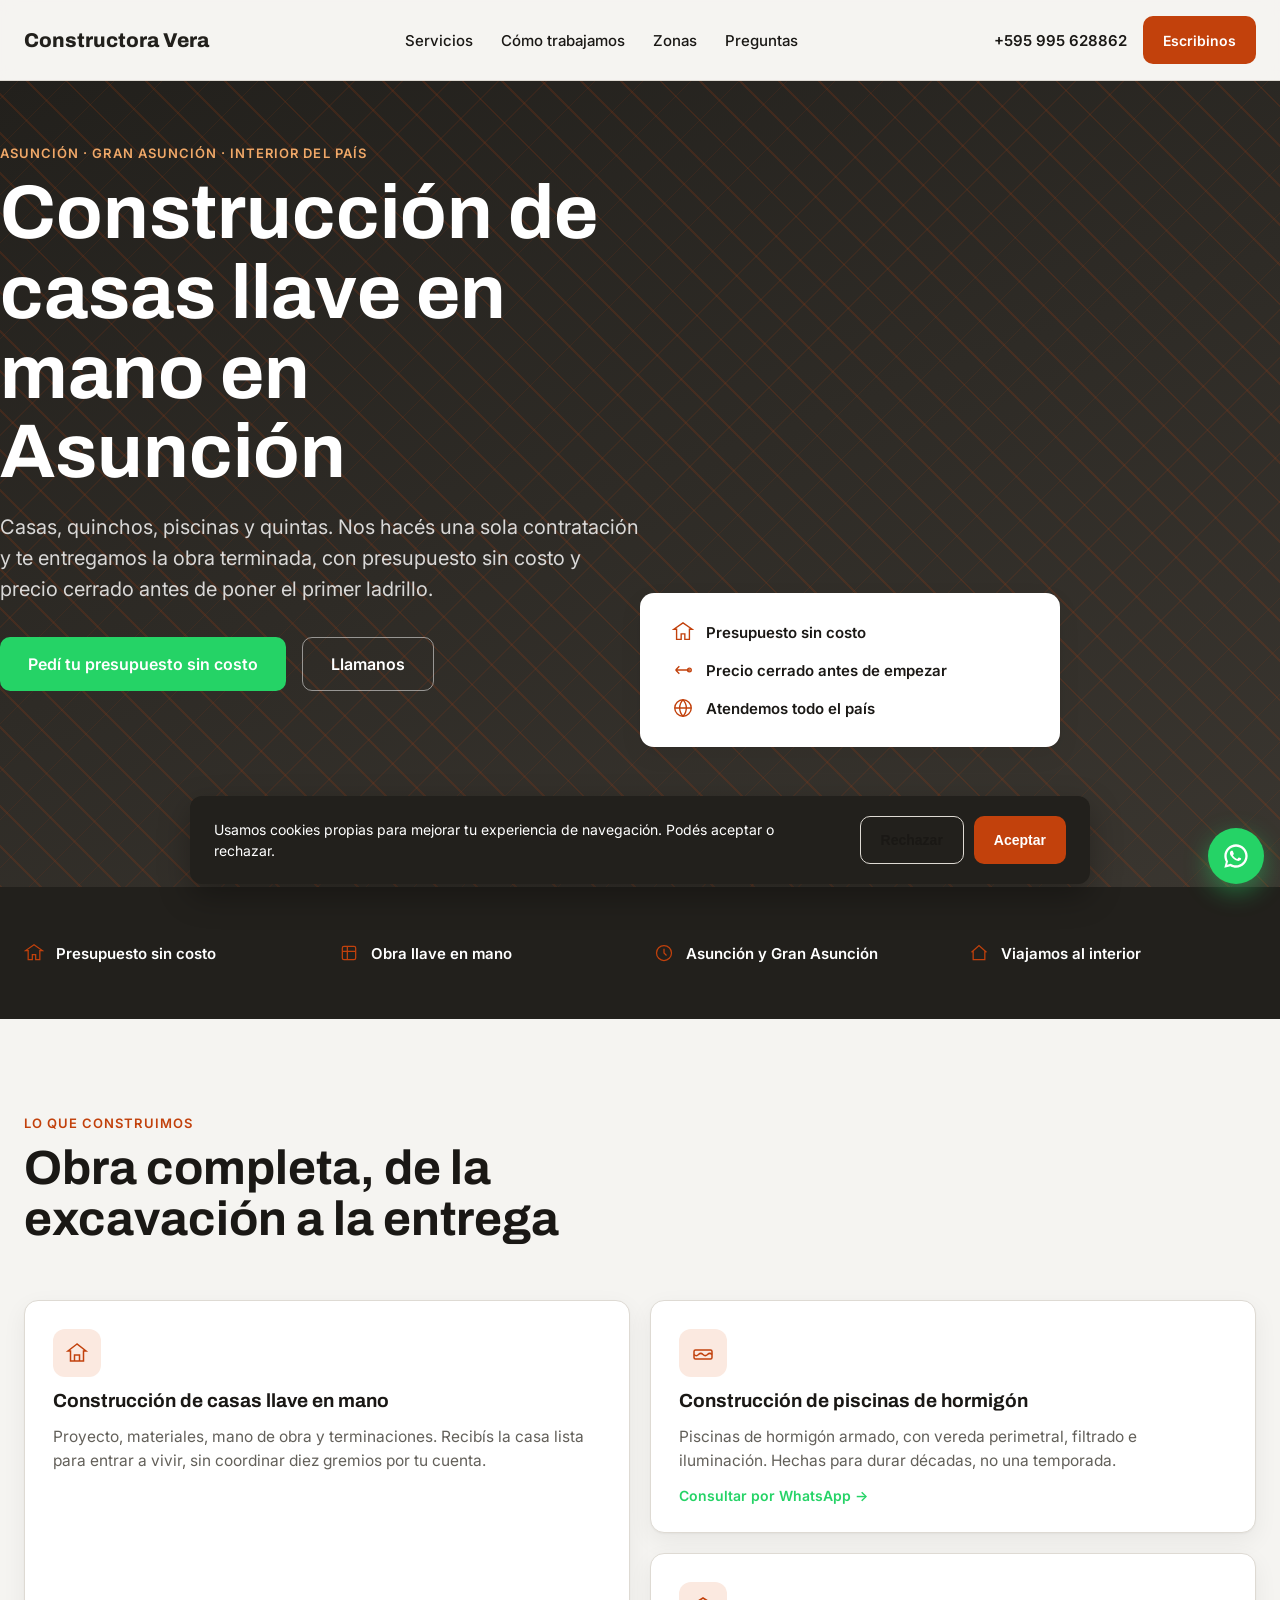
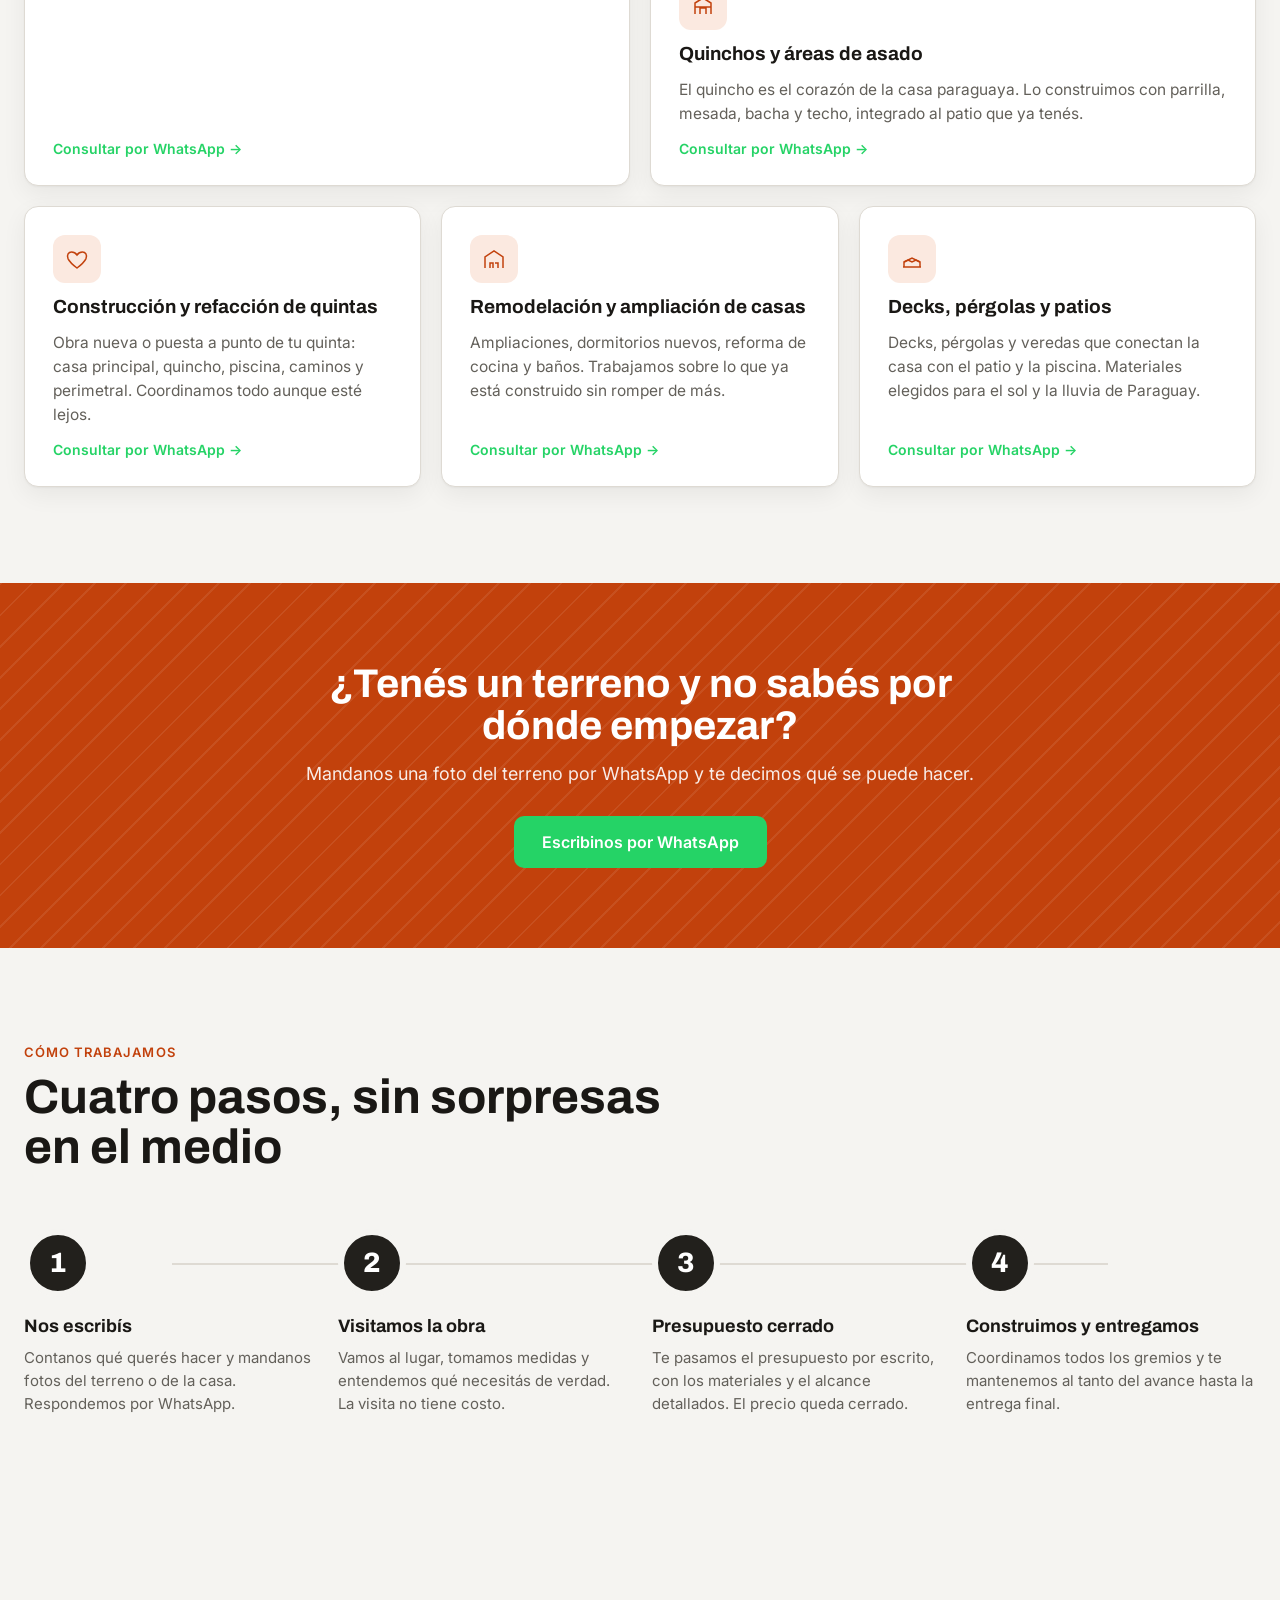
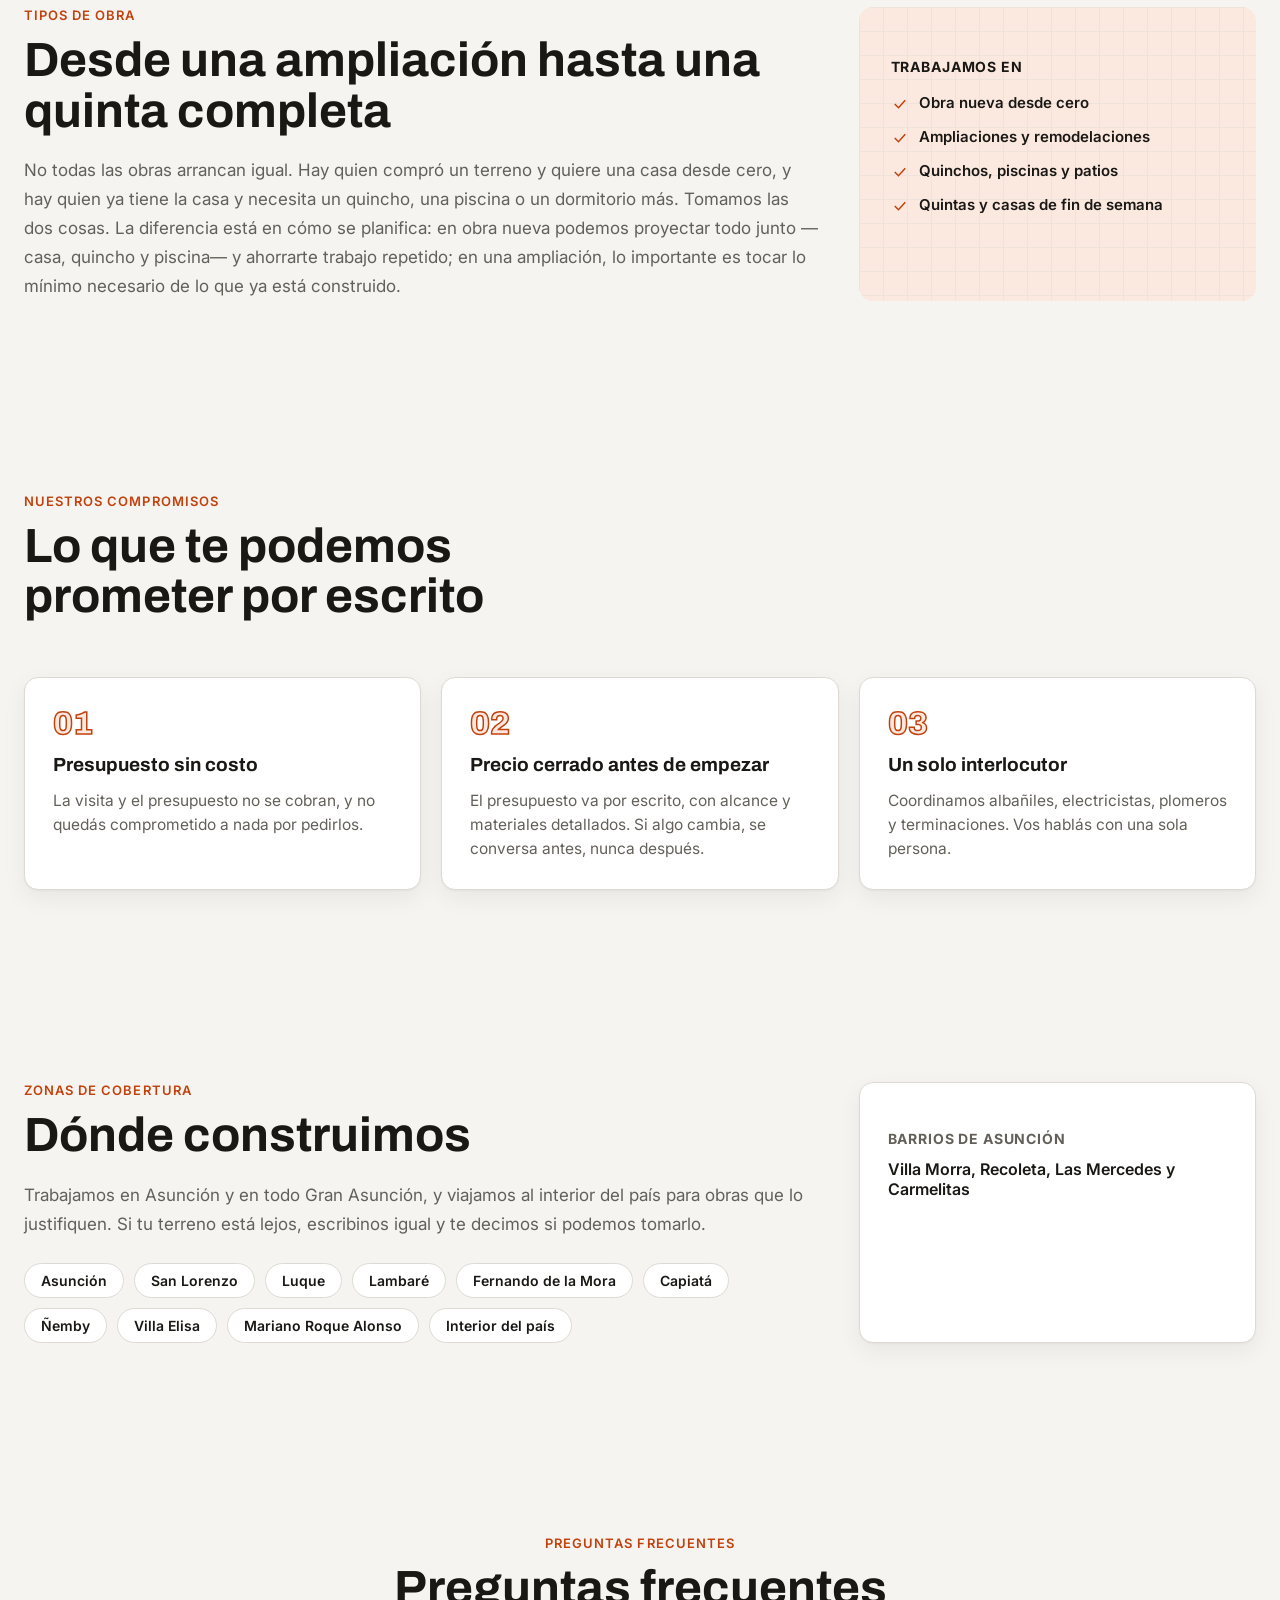
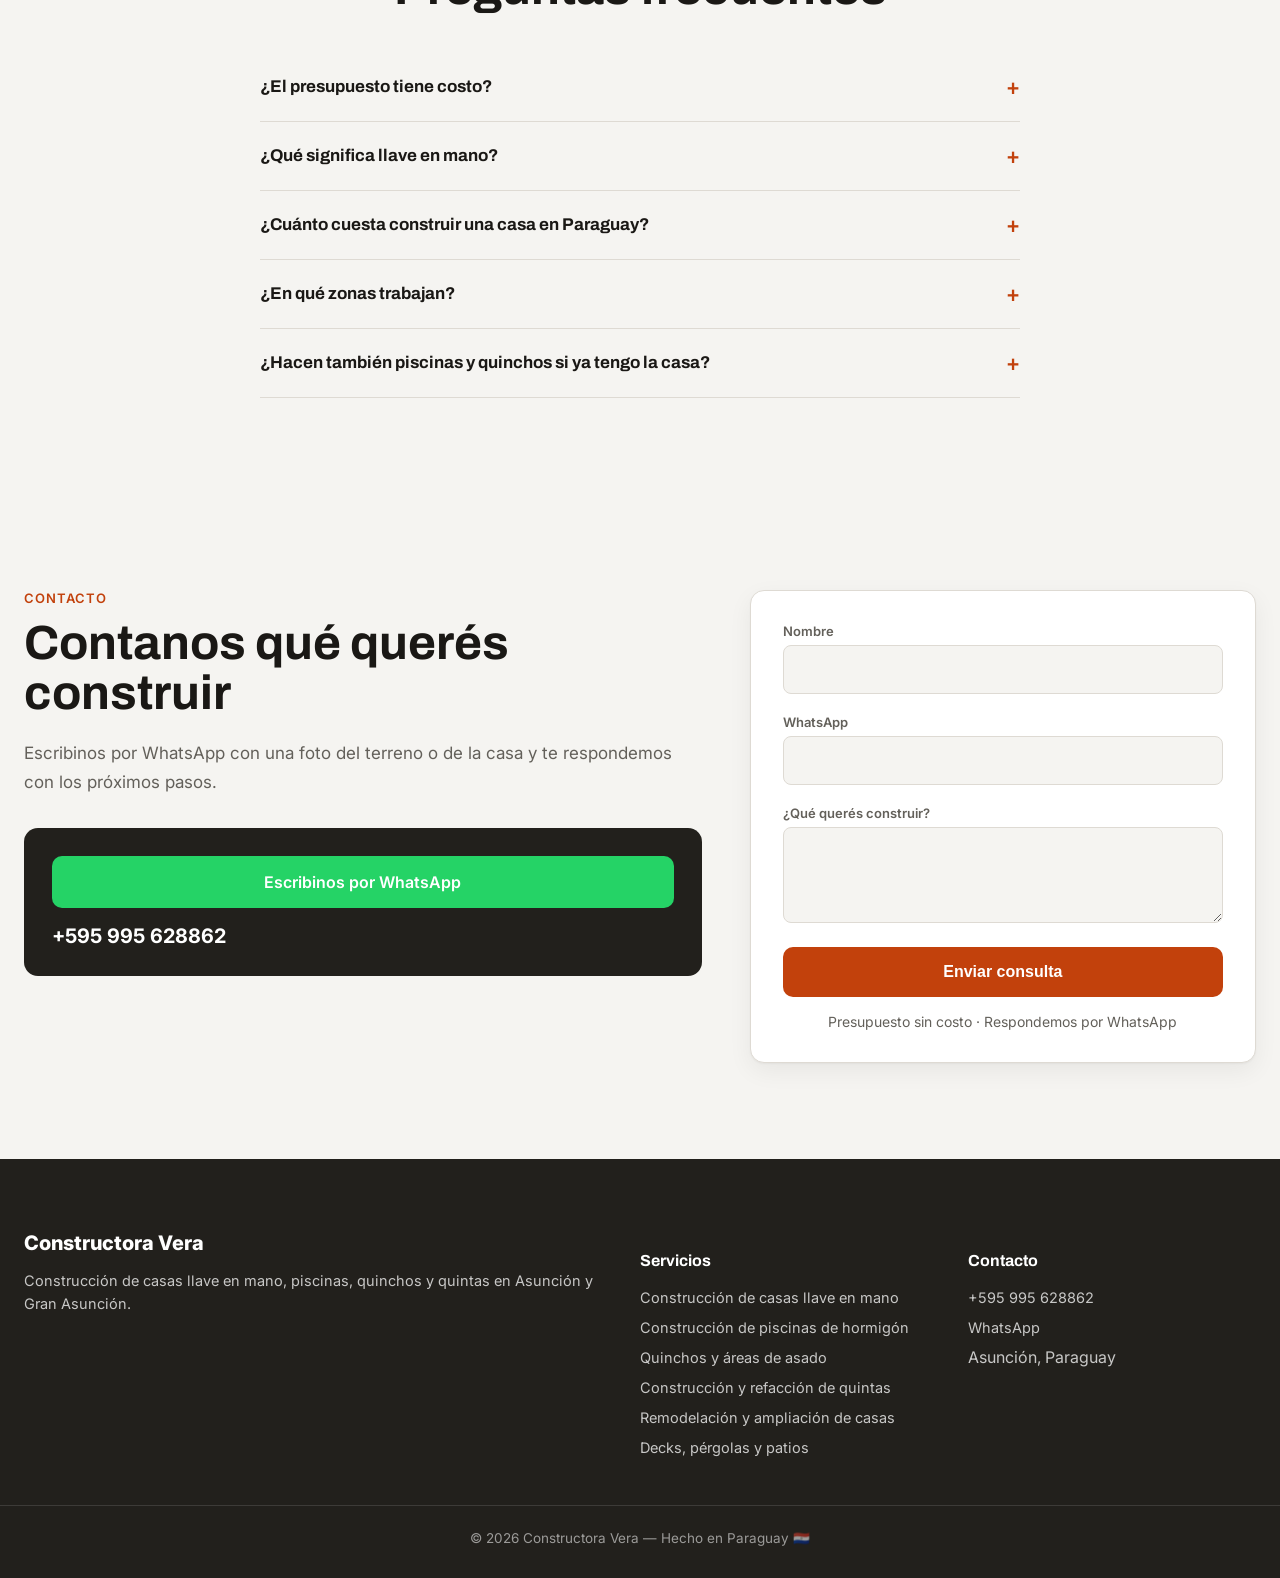
==== index.html @ 8f3b0e0d "Build one-pager index.html per BUILD-SPEC (PC Taller track) Implements the Constructora Vera demo on" ====
<!doctype html>
<html lang="es-PY">
<head>
<meta charset="UTF-8">
<meta name="viewport" content="width=device-width, initial-scale=1">
<title>Constructora Vera — Construcción de casas llave en mano en Asunción</title>
<meta name="description" content="Construcción de casas, piscinas, quinchos y quintas llave en mano en Asunción y Gran Asunción. Presupuesto sin costo y precio cerrado antes de empezar.">
<meta name="robots" content="noindex,nofollow">
<meta property="og:title" content="Constructora Vera — Construcción de casas llave en mano en Asunción">
<meta property="og:description" content="Casas, piscinas, quinchos y quintas. Presupuesto sin costo y precio cerrado antes de empezar.">
<meta property="og:type" content="website">
<link rel="icon" href="data:image/svg+xml,<svg xmlns=%22http://www.w3.org/2000/svg%22 viewBox=%220 0 100 100%22><text y=%22.9em%22 font-size=%2290%22>🏗️</text></svg>">
<link rel="preconnect" href="https://fonts.googleapis.com">
<link rel="preconnect" href="https://fonts.gstatic.com" crossorigin>
<link href="https://fonts.googleapis.com/css2?family=Archivo:wght@700;800&family=Inter:wght@400;500;600&display=swap" rel="stylesheet">
<style>
  :root{
    --bg:#F5F4F1; --surface:#FFFFFF; --text:#1A1815; --muted:#63605A;
    --accent:#C2410C; --accent-tint:#FBE9E0; --dark:#22201C; --border:#DEDAD3;
    --wa:#25D366;
    --radius:14px;
    --shadow:0 1px 2px rgba(0,0,0,.04), 0 8px 24px rgba(0,0,0,.06);
    --ease:cubic-bezier(0.16,1,0.3,1);
  }
  *,*::before,*::after{box-sizing:border-box;}
  html{scroll-behavior:smooth;}
  body{
    margin:0; background:var(--bg); color:var(--text);
    font-family:'Inter',sans-serif; overflow-x:hidden;
    -webkit-font-smoothing:antialiased;
  }
  @media (max-width:767px){ body{padding-bottom:88px;} }
  img,svg{max-width:100%; display:block;}
  a{color:inherit;}
  h1,h2,h3{font-family:'Archivo',sans-serif; font-weight:700; margin:0; line-height:1.05;}
  p{margin:0;}
  .container{width:min(1280px, 100% - 48px); margin-inline:auto;}
  @media (max-width:639px){ .container{width:100% - 32px; width:calc(100% - 32px);} }
  .eyebrow{
    font-size:13px; text-transform:uppercase; letter-spacing:.08em;
    color:var(--accent); font-weight:600; margin-bottom:12px; display:block;
  }
  h1{font-size:clamp(44px,6vw,76px);}
  h2{font-size:clamp(32px,4vw,48px);}
  .ingress{font-size:clamp(18px,2vw,20px); color:var(--muted); line-height:1.55;}
  section{padding:96px 0;}
  @media (max-width:1023px){ section{padding:64px 0;} }
  .full-bleed{width:100vw; margin-left:calc(50% - 50vw);}

  /* Buttons */
  .btn{
    display:inline-flex; align-items:center; justify-content:center; gap:8px;
    padding:16px 28px; border-radius:10px; font-weight:600; font-size:16px;
    text-decoration:none; border:none; cursor:pointer; min-height:48px;
    transition:transform .2s var(--ease), box-shadow .2s var(--ease);
  }
  .btn:hover{transform:translateY(-2px);}
  .btn-accent{background:var(--accent); color:#fff;}
  .btn-accent:hover{box-shadow:0 8px 20px rgba(194,65,12,.35);}
  .btn-wa{background:var(--wa); color:#fff;}
  .btn-wa:hover{box-shadow:0 8px 20px rgba(37,211,102,.4);}
  .btn-outline{background:transparent; color:var(--text); border:1.5px solid var(--border);}
  .btn-outline-light{background:transparent; color:#fff; border:1.5px solid rgba(255,255,255,.5);}

  /* fade up animation */
  .fade-up{opacity:0; transform:translateY(24px); transition:opacity .6s var(--ease), transform .6s var(--ease);}
  .fade-up.in{opacity:1; transform:translateY(0);}
  @media (prefers-reduced-motion:reduce){
    .fade-up{opacity:1; transform:none; transition:none;}
    html{scroll-behavior:auto;}
  }

  /* ---------- HEADER ---------- */
  header.site{
    position:sticky; top:0; z-index:500; background:rgba(245,244,241,.92);
    backdrop-filter:blur(8px); border-bottom:1px solid var(--border);
  }
  .header-inner{
    display:flex; align-items:center; justify-content:space-between;
    padding:16px 0; gap:16px;
  }
  .logo{font-family:'Archivo',sans-serif; font-weight:800; font-size:20px; text-decoration:none; color:var(--dark);}
  nav.main-nav{display:none; gap:28px; font-size:15px; font-weight:500;}
  nav.main-nav a{text-decoration:none; color:var(--text);}
  nav.main-nav a:hover{color:var(--accent);}
  @media (min-width:1024px){ nav.main-nav{display:flex;} }
  .header-actions{display:flex; align-items:center; gap:16px;}
  .phone-text{display:none; font-weight:600; font-size:15px; text-decoration:none; white-space:nowrap;}
  @media (min-width:640px){ .phone-text{display:inline;} }
  .header-actions .btn{padding:12px 20px; font-size:14px;}

  /* ---------- HERO (pattern b) ---------- */
  .hero{
    position:relative; min-height:88vh; display:flex; align-items:flex-end;
    color:#fff; padding-top:64px; padding-bottom:140px;
    background:
      repeating-linear-gradient(45deg, rgba(194,65,12,.16) 0 2px, transparent 2px 28px),
      repeating-linear-gradient(-45deg, rgba(194,65,12,.10) 0 1px, transparent 1px 34px),
      linear-gradient(160deg, var(--dark) 0%, #3A3630 100%);
  }
  .hero-content{max-width:720px; position:relative; z-index:2;}
  .hero .eyebrow{color:#F0A868;}
  .hero p.ingress{color:rgba(255,255,255,.82);}
  .hero-ctas{display:flex; flex-wrap:wrap; gap:16px; margin-top:32px;}
  .hero-card{
    position:relative; z-index:3; background:var(--surface); color:var(--text);
    border-radius:var(--radius); box-shadow:var(--shadow);
    padding:28px 32px; margin-top:56px; max-width:420px;
    transform:translateY(56px);
    display:grid; gap:16px;
  }
  @media (max-width:639px){ .hero-card{transform:translateY(36px); padding:22px 24px;} }
  .hero-card .row{display:flex; align-items:center; gap:12px; font-weight:600; font-size:15px;}
  .hero-card .row svg{flex:none; color:var(--accent);}
  .hero-spacer{height:56px;}
  @media (max-width:639px){ .hero-spacer{height:36px;} }

  /* ---------- CONFIANZA (pattern h dark) ---------- */
  .confianza{background:var(--dark); color:#fff; padding:56px 0;}
  .confianza .container{
    display:grid; grid-template-columns:repeat(2,1fr); gap:28px;
  }
  @media (min-width:640px){ .confianza .container{grid-template-columns:repeat(4,1fr);} }
  .confianza .item{display:flex; align-items:center; gap:12px; font-weight:600; font-size:15px;}
  .confianza .item svg{flex:none; color:var(--accent);}

  /* ---------- SERVICIOS bento (pattern d) ---------- */
  .servicios .head{max-width:640px; margin-bottom:56px;}
  .bento{display:grid; grid-template-columns:1fr; gap:20px;}
  @media (min-width:640px){ .bento{grid-template-columns:repeat(2,1fr);} }
  @media (min-width:1024px){
    .bento{grid-template-columns:repeat(6,1fr); grid-auto-rows:minmax(180px,auto);}
    .bento .card:nth-child(1){grid-column:span 3; grid-row:span 2;}
    .bento .card:nth-child(2){grid-column:span 3; grid-row:span 1;}
    .bento .card:nth-child(3){grid-column:span 3; grid-row:span 1;}
    .bento .card:nth-child(4){grid-column:span 2; grid-row:span 1;}
    .bento .card:nth-child(5){grid-column:span 2; grid-row:span 1;}
    .bento .card:nth-child(6){grid-column:span 2; grid-row:span 1;}
  }
  .card{
    background:var(--surface); border:1px solid var(--border); border-radius:var(--radius);
    box-shadow:var(--shadow); padding:28px; display:flex; flex-direction:column; gap:14px;
    transition:transform .25s var(--ease), box-shadow .25s var(--ease);
  }
  .card:hover{transform:translateY(-4px); box-shadow:0 4px 8px rgba(0,0,0,.06), 0 16px 32px rgba(0,0,0,.08);}
  .icon-box{
    width:48px; height:48px; border-radius:12px; background:var(--accent-tint);
    display:flex; align-items:center; justify-content:center; color:var(--accent); flex:none;
  }
  .card h3{font-size:19px;}
  .card p{color:var(--muted); font-size:15.5px; line-height:1.55;}
  .card .wa-mini{
    margin-top:auto; display:inline-flex; align-items:center; gap:6px; font-size:14px;
    font-weight:600; color:var(--wa); text-decoration:none;
  }

  /* ---------- BANDA ACCENTO full-bleed (pattern h) ---------- */
  .banda-accent{
    background:var(--accent); color:#fff; position:relative; overflow:hidden;
    padding:80px 0; text-align:center;
  }
  .banda-accent::before{
    content:""; position:absolute; inset:0;
    background:repeating-linear-gradient(135deg, rgba(255,255,255,.08) 0 2px, transparent 2px 22px);
  }
  .banda-accent .container{position:relative; max-width:680px;}
  .banda-accent h2{font-size:clamp(28px,3.6vw,40px); margin-bottom:16px;}
  .banda-accent p{font-size:18px; color:rgba(255,255,255,.9); margin-bottom:32px;}

  /* ---------- COMO TRABAJAMOS stepper (pattern e) ---------- */
  .stepper{
    display:grid; grid-template-columns:1fr; gap:40px; margin-top:56px; position:relative;
  }
  @media (min-width:768px){
    .stepper{grid-template-columns:repeat(4,1fr); gap:24px;}
    .stepper::before{
      content:""; position:absolute; top:34px; left:12%; right:12%; height:2px;
      background:var(--border); z-index:0;
    }
  }
  .step{position:relative; z-index:1;}
  .step .num{
    width:68px; height:68px; border-radius:50%; background:var(--dark); color:#fff;
    display:flex; align-items:center; justify-content:center; font-family:'Archivo',sans-serif;
    font-size:28px; font-weight:800; margin-bottom:20px; border:6px solid var(--bg);
  }
  .step h3{font-size:18px; margin-bottom:10px;}
  .step p{color:var(--muted); font-size:15px; line-height:1.55;}

  /* ---------- TIPOS DE OBRA 2/3+1/3 (pattern c) ---------- */
  .tipos .container{display:grid; grid-template-columns:1fr; gap:40px;}
  @media (min-width:1024px){ .tipos .container{grid-template-columns:2fr 1fr;} }
  .tipos .main p{color:var(--muted); font-size:17px; line-height:1.7; margin-top:20px;}
  .tipos .side{
    background:var(--accent-tint); border-radius:var(--radius); padding:32px;
    position:relative;
  }
  .tipos .side::before{
    content:""; position:absolute; inset:0; border-radius:var(--radius);
    background-image:
      linear-gradient(var(--border) 1px, transparent 1px),
      linear-gradient(90deg, var(--border) 1px, transparent 1px);
    background-size:24px 24px; opacity:.4; pointer-events:none;
  }
  .tipos .side h4{font-size:14px; text-transform:uppercase; letter-spacing:.06em; margin-bottom:18px; position:relative;}
  .tipos .side ul{list-style:none; margin:0; padding:0; display:grid; gap:14px; position:relative;}
  .tipos .side li{display:flex; align-items:flex-start; gap:10px; font-weight:600; font-size:15px;}
  .tipos .side li svg{flex:none; color:var(--accent); margin-top:2px;}

  /* ---------- COMPROMISOS bento 3 (pattern d) ---------- */
  .compromisos .bento3{display:grid; grid-template-columns:1fr; gap:20px; margin-top:56px;}
  @media (min-width:768px){ .compromisos .bento3{grid-template-columns:repeat(3,1fr);} }
  .compromisos .card{align-items:flex-start;}
  .compromisos .num-badge{
    font-family:'Archivo',sans-serif; font-weight:800; font-size:32px; color:var(--accent-tint);
    -webkit-text-stroke:1.5px var(--accent);
  }

  /* ---------- ZONAS (pattern c) ---------- */
  .zonas .container{display:grid; grid-template-columns:1fr; gap:40px;}
  @media (min-width:1024px){ .zonas .container{grid-template-columns:2fr 1fr;} }
  .zonas p.body{color:var(--muted); font-size:17px; line-height:1.7; margin-top:20px;}
  .chips{display:flex; flex-wrap:wrap; gap:10px; margin-top:24px;}
  .chip{
    background:var(--surface); border:1px solid var(--border); border-radius:999px;
    padding:8px 16px; font-size:14px; font-weight:600;
  }
  .barrios-box{
    background:var(--surface); border:1px solid var(--border); border-radius:var(--radius);
    padding:28px; box-shadow:var(--shadow);
  }
  .barrios-box h4{font-size:14px; text-transform:uppercase; letter-spacing:.06em; color:var(--muted); margin-bottom:12px;}
  .barrios-box p{font-weight:600; font-size:16px;}

  /* ---------- FAQ (pattern f) ---------- */
  .faq .container{max-width:760px;}
  .faq .head{text-align:center; max-width:100%;}
  .faq .head .eyebrow{display:block; text-align:center;}
  .faq-item{border-bottom:1px solid var(--border);}
  .faq-q{
    width:100%; text-align:left; background:none; border:none; cursor:pointer;
    padding:22px 0; display:flex; justify-content:space-between; align-items:center; gap:16px;
    font-family:'Archivo',sans-serif; font-weight:700; font-size:17px; color:var(--text);
    min-height:48px;
  }
  .faq-q .plus{flex:none; font-size:22px; color:var(--accent); transition:transform .25s var(--ease);}
  .faq-item.open .faq-q .plus{transform:rotate(45deg);}
  .faq-a{
    max-height:0; overflow:hidden; transition:max-height .3s var(--ease);
    color:var(--muted); font-size:15.5px; line-height:1.65;
  }
  .faq-a p{padding-bottom:22px;}
  .faq-item.open .faq-a{max-height:400px;}

  /* ---------- CONTACTO split (pattern a) ---------- */
  .contacto .container{display:grid; grid-template-columns:1fr; gap:48px;}
  @media (min-width:1024px){ .contacto .container{grid-template-columns:55% 1fr;} }
  .contacto .info p.body{color:var(--muted); font-size:17px; line-height:1.7; margin:20px 0 32px;}
  .contacto .wa-block{
    background:var(--dark); color:#fff; border-radius:var(--radius); padding:28px;
    display:flex; flex-direction:column; gap:16px; margin-top:8px;
  }
  .contacto .wa-block .num{font-weight:700; font-size:20px; user-select:all;}
  .form-card{
    background:var(--surface); border:1px solid var(--border); border-radius:var(--radius);
    box-shadow:var(--shadow); padding:32px;
  }
  .form-card label{display:block; font-size:13px; font-weight:600; margin-bottom:6px; color:var(--muted);}
  .form-card input, .form-card textarea{
    width:100%; padding:14px; border:1px solid var(--border); border-radius:8px;
    font-family:'Inter',sans-serif; font-size:15px; margin-bottom:20px; background:var(--bg);
    min-height:48px;
  }
  .form-card textarea{min-height:96px; resize:vertical;}
  .form-card .btn{width:100%;}
  .form-note{margin-top:16px; font-size:14px; color:var(--muted); text-align:center;}

  /* ---------- FOOTER ---------- */
  footer.site{background:var(--dark); color:rgba(255,255,255,.75); padding:72px 0 32px;}
  .footer-grid{display:grid; grid-template-columns:1fr; gap:40px;}
  @media (min-width:640px){ .footer-grid{grid-template-columns:2fr 1fr 1fr;} }
  footer.site h4{color:#fff; font-family:'Archivo',sans-serif; font-size:16px; margin-bottom:18px;}
  footer.site .brand{color:#fff; font-weight:800; font-size:20px; margin-bottom:14px; display:block;}
  footer.site p{font-size:14.5px; line-height:1.6;}
  footer.site ul{list-style:none; margin:0; padding:0; display:grid; gap:10px;}
  footer.site ul a{text-decoration:none; font-size:14.5px; color:rgba(255,255,255,.75);}
  footer.site ul a:hover{color:#fff;}
  .footer-bottom{
    border-top:1px solid rgba(255,255,255,.12); margin-top:48px; padding-top:24px;
    font-size:13.5px; text-align:center; color:rgba(255,255,255,.55);
  }

  /* ---------- FAB + sticky mobile bar ---------- */
  .fab-wa{
    position:fixed; right:16px; bottom:16px; z-index:600;
    width:56px; height:56px; border-radius:50%; background:var(--wa); color:#fff;
    display:flex; align-items:center; justify-content:center; box-shadow:0 8px 24px rgba(37,211,102,.45);
    text-decoration:none;
  }
  @media (max-width:767px){ .fab-wa{bottom:88px;} }
  .mobile-bar{
    display:none; position:fixed; left:0; right:0; bottom:0; z-index:590;
    background:var(--surface); border-top:1px solid var(--border);
    padding:10px 16px; gap:10px;
  }
  @media (max-width:767px){ .mobile-bar{display:flex;} }
  .mobile-bar a{flex:1; min-height:48px;}
  .mobile-bar .btn{width:100%; padding:12px;}

  /* ---------- Consent banner ---------- */
  .consent{
    position:fixed; left:16px; right:16px; bottom:16px; z-index:700;
    background:var(--dark); color:#fff; border-radius:12px; padding:20px 24px;
    display:none; gap:16px; flex-wrap:wrap; align-items:center; justify-content:space-between;
    box-shadow:0 12px 32px rgba(0,0,0,.3); max-width:900px; margin-inline:auto;
  }
  @media (max-width:767px){ .consent{bottom:100px;} }
  .consent.show{display:flex;}
  .consent p{font-size:14px; line-height:1.5; max-width:560px;}
  .consent .btn{padding:10px 20px; font-size:14px;}
</style>
</head>
<body>

<header class="site">
  <div class="container header-inner">
    <a href="#" class="logo">Constructora Vera</a>
    <nav class="main-nav">
      <a href="#servicios">Servicios</a>
      <a href="#como-trabajamos">Cómo trabajamos</a>
      <a href="#zonas">Zonas</a>
      <a href="#faq">Preguntas</a>
    </nav>
    <div class="header-actions">
      <a class="phone-text" href="tel:+595995628862">+595 995 628862</a>
      <a class="btn btn-accent" href="https://wa.me/595995628862?text=Hola%2C%20vi%20su%20p%C3%A1gina%20y%20quiero%20un%20presupuesto%20para%20construir%20una%20casa" target="_blank" rel="noopener">Escribinos</a>
    </div>
  </div>
</header>

<main>
  <!-- HERO (b) -->
  <section class="hero full-bleed">
    <div class="container">
      <div class="hero-content fade-up">
        <span class="eyebrow">ASUNCIÓN · GRAN ASUNCIÓN · INTERIOR DEL PAÍS</span>
        <h1>Construcción de casas llave en mano en Asunción</h1>
        <p class="ingress" style="margin-top:20px;">Casas, quinchos, piscinas y quintas. Nos hacés una sola contratación y te entregamos la obra terminada, con presupuesto sin costo y precio cerrado antes de poner el primer ladrillo.</p>
        <div class="hero-ctas">
          <a class="btn btn-wa" href="https://wa.me/595995628862?text=Hola%2C%20vi%20su%20p%C3%A1gina%20y%20quiero%20un%20presupuesto%20para%20construir%20una%20casa" target="_blank" rel="noopener">Pedí tu presupuesto sin costo</a>
          <a class="btn btn-outline-light" href="tel:+595995628862">Llamanos</a>
        </div>
      </div>
      <div class="hero-spacer"></div>
    </div>
    <div class="container" style="position:relative;">
      <div class="hero-card fade-up">
        <div class="row">
          <svg width="22" height="22" viewBox="0 0 24 24" fill="none" stroke="currentColor" stroke-width="1.5"><path d="M12 2 L2 9h3v11h5v-6h4v6h5V9h3z"/></svg>
          Presupuesto sin costo
        </div>
        <div class="row">
          <svg width="22" height="22" viewBox="0 0 24 24" fill="none" stroke="currentColor" stroke-width="1.5"><path d="M4 12h16M4 12l4-4M4 12l4 4"/><circle cx="19" cy="12" r="2"/></svg>
          Precio cerrado antes de empezar
        </div>
        <div class="row">
          <svg width="22" height="22" viewBox="0 0 24 24" fill="none" stroke="currentColor" stroke-width="1.5"><path d="M3 12a9 9 0 1 0 18 0 9 9 0 0 0-18 0Z"/><path d="M3 12h18M12 3a13 13 0 0 1 0 18M12 3a13 13 0 0 0 0 18"/></svg>
          Atendemos todo el país
        </div>
      </div>
    </div>
  </section>

  <!-- CONFIANZA (h dark) -->
  <section class="confianza">
    <div class="container">
      <div class="item fade-up"><svg width="20" height="20" viewBox="0 0 24 24" fill="none" stroke="currentColor" stroke-width="1.5"><path d="M12 2 L2 9h3v11h5v-6h4v6h5V9h3z"/></svg>Presupuesto sin costo</div>
      <div class="item fade-up"><svg width="20" height="20" viewBox="0 0 24 24" fill="none" stroke="currentColor" stroke-width="1.5"><rect x="4" y="4" width="16" height="16" rx="2"/><path d="M4 10h16M10 4v16"/></svg>Obra llave en mano</div>
      <div class="item fade-up"><svg width="20" height="20" viewBox="0 0 24 24" fill="none" stroke="currentColor" stroke-width="1.5"><circle cx="12" cy="12" r="9"/><path d="M12 7v5l3 3"/></svg>Asunción y Gran Asunción</div>
      <div class="item fade-up"><svg width="20" height="20" viewBox="0 0 24 24" fill="none" stroke="currentColor" stroke-width="1.5"><path d="M3 11l9-8 9 8M5 10v10h14V10"/></svg>Viajamos al interior</div>
    </div>
  </section>

  <!-- SERVICIOS bento (d) -->
  <section class="servicios" id="servicios">
    <div class="container">
      <div class="head fade-up">
        <span class="eyebrow">LO QUE CONSTRUIMOS</span>
        <h2>Obra completa, de la excavación a la entrega</h2>
      </div>
      <div class="bento">
        <div class="card fade-up">
          <div class="icon-box"><svg width="24" height="24" viewBox="0 0 24 24" fill="none" stroke="currentColor" stroke-width="1.5"><path d="M12 3 L3 10h2.5v10h13V10H21z"/><path d="M9.5 20v-6h5v6"/></svg></div>
          <h3>Construcción de casas llave en mano</h3>
          <p>Proyecto, materiales, mano de obra y terminaciones. Recibís la casa lista para entrar a vivir, sin coordinar diez gremios por tu cuenta.</p>
          <a class="wa-mini" href="https://wa.me/595995628862?text=Hola%2C%20quiero%20consultar%20por%20construcci%C3%B3n%20de%20casa%20llave%20en%20mano" target="_blank" rel="noopener">Consultar por WhatsApp →</a>
        </div>
        <div class="card fade-up">
          <div class="icon-box"><svg width="24" height="24" viewBox="0 0 24 24" fill="none" stroke="currentColor" stroke-width="1.5"><rect x="3" y="9" width="18" height="9" rx="1.5"/><path d="M3 13.5c1.5 1.5 3 1.5 4.5 0s3-1.5 4.5 0 3 1.5 4.5 0 3-1.5 4.5 0"/></svg></div>
          <h3>Construcción de piscinas de hormigón</h3>
          <p>Piscinas de hormigón armado, con vereda perimetral, filtrado e iluminación. Hechas para durar décadas, no una temporada.</p>
          <a class="wa-mini" href="https://wa.me/595995628862?text=Hola%2C%20quiero%20consultar%20por%20construcci%C3%B3n%20de%20piscina%20de%20hormig%C3%B3n" target="_blank" rel="noopener">Consultar por WhatsApp →</a>
        </div>
        <div class="card fade-up">
          <div class="icon-box"><svg width="24" height="24" viewBox="0 0 24 24" fill="none" stroke="currentColor" stroke-width="1.5"><path d="M4 20V9l8-5 8 5v11"/><path d="M9 20v-6h6v6M4 13h16"/></svg></div>
          <h3>Quinchos y áreas de asado</h3>
          <p>El quincho es el corazón de la casa paraguaya. Lo construimos con parrilla, mesada, bacha y techo, integrado al patio que ya tenés.</p>
          <a class="wa-mini" href="https://wa.me/595995628862?text=Hola%2C%20quiero%20consultar%20por%20construcci%C3%B3n%20de%20quincho" target="_blank" rel="noopener">Consultar por WhatsApp →</a>
        </div>
        <div class="card fade-up">
          <div class="icon-box"><svg width="24" height="24" viewBox="0 0 24 24" fill="none" stroke="currentColor" stroke-width="1.5"><path d="M12 21s-7-5.2-9-9.4C1.6 8 3.4 5 6.6 5 8.6 5 10.6 6 12 8c1.4-2 3.4-3 5.4-3 3.2 0 5 3 3.6 6.6C19 15.8 12 21 12 21Z"/></svg></div>
          <h3>Construcción y refacción de quintas</h3>
          <p>Obra nueva o puesta a punto de tu quinta: casa principal, quincho, piscina, caminos y perimetral. Coordinamos todo aunque esté lejos.</p>
          <a class="wa-mini" href="https://wa.me/595995628862?text=Hola%2C%20quiero%20consultar%20por%20construcci%C3%B3n%20o%20refacci%C3%B3n%20de%20quinta" target="_blank" rel="noopener">Consultar por WhatsApp →</a>
        </div>
        <div class="card fade-up">
          <div class="icon-box"><svg width="24" height="24" viewBox="0 0 24 24" fill="none" stroke="currentColor" stroke-width="1.5"><path d="M3 21V10l9-6 9 6v11"/><path d="M8 21v-5h3v5m2-5h3v5"/></svg></div>
          <h3>Remodelación y ampliación de casas</h3>
          <p>Ampliaciones, dormitorios nuevos, reforma de cocina y baños. Trabajamos sobre lo que ya está construido sin romper de más.</p>
          <a class="wa-mini" href="https://wa.me/595995628862?text=Hola%2C%20quiero%20consultar%20por%20remodelaci%C3%B3n%20o%20ampliaci%C3%B3n%20de%20casa" target="_blank" rel="noopener">Consultar por WhatsApp →</a>
        </div>
        <div class="card fade-up">
          <div class="icon-box"><svg width="24" height="24" viewBox="0 0 24 24" fill="none" stroke="currentColor" stroke-width="1.5"><path d="M3 20h18M4 20v-5l4-2 4 2 4-2 4 2v5"/><path d="M4 15l8-4 8 4"/></svg></div>
          <h3>Decks, pérgolas y patios</h3>
          <p>Decks, pérgolas y veredas que conectan la casa con el patio y la piscina. Materiales elegidos para el sol y la lluvia de Paraguay.</p>
          <a class="wa-mini" href="https://wa.me/595995628862?text=Hola%2C%20quiero%20consultar%20por%20deck%2C%20p%C3%A9rgola%20o%20patio" target="_blank" rel="noopener">Consultar por WhatsApp →</a>
        </div>
      </div>
    </div>
  </section>

  <!-- BANDA ACENTO full-bleed (h) -->
  <section class="banda-accent full-bleed">
    <div class="container">
      <h2 class="fade-up">¿Tenés un terreno y no sabés por dónde empezar?</h2>
      <p class="fade-up">Mandanos una foto del terreno por WhatsApp y te decimos qué se puede hacer.</p>
      <a class="btn btn-wa fade-up" href="https://wa.me/595995628862?text=Hola%2C%20le%20mando%20una%20foto%20de%20mi%20terreno%20para%20consultar%20qu%C3%A9%20se%20puede%20hacer%20sobre%20mi%20terreno" target="_blank" rel="noopener">Escribinos por WhatsApp</a>
    </div>
  </section>

  <!-- COMO TRABAJAMOS stepper (e) -->
  <section id="como-trabajamos">
    <div class="container">
      <div class="head fade-up" style="max-width:640px;">
        <span class="eyebrow">CÓMO TRABAJAMOS</span>
        <h2>Cuatro pasos, sin sorpresas en el medio</h2>
      </div>
      <div class="stepper">
        <div class="step fade-up">
          <div class="num">1</div>
          <h3>Nos escribís</h3>
          <p>Contanos qué querés hacer y mandanos fotos del terreno o de la casa. Respondemos por WhatsApp.</p>
        </div>
        <div class="step fade-up">
          <div class="num">2</div>
          <h3>Visitamos la obra</h3>
          <p>Vamos al lugar, tomamos medidas y entendemos qué necesitás de verdad. La visita no tiene costo.</p>
        </div>
        <div class="step fade-up">
          <div class="num">3</div>
          <h3>Presupuesto cerrado</h3>
          <p>Te pasamos el presupuesto por escrito, con los materiales y el alcance detallados. El precio queda cerrado.</p>
        </div>
        <div class="step fade-up">
          <div class="num">4</div>
          <h3>Construimos y entregamos</h3>
          <p>Coordinamos todos los gremios y te mantenemos al tanto del avance hasta la entrega final.</p>
        </div>
      </div>
    </div>
  </section>

  <!-- TIPOS DE OBRA (c) -->
  <section class="tipos full-bleed">
    <div class="container">
      <div class="main fade-up">
        <span class="eyebrow">TIPOS DE OBRA</span>
        <h2>Desde una ampliación hasta una quinta completa</h2>
        <p>No todas las obras arrancan igual. Hay quien compró un terreno y quiere una casa desde cero, y hay quien ya tiene la casa y necesita un quincho, una piscina o un dormitorio más. Tomamos las dos cosas. La diferencia está en cómo se planifica: en obra nueva podemos proyectar todo junto —casa, quincho y piscina— y ahorrarte trabajo repetido; en una ampliación, lo importante es tocar lo mínimo necesario de lo que ya está construido.</p>
      </div>
      <div class="side fade-up">
        <h4>Trabajamos en</h4>
        <ul>
          <li><svg width="18" height="18" viewBox="0 0 24 24" fill="none" stroke="currentColor" stroke-width="2"><path d="M5 12l5 5L19 7"/></svg>Obra nueva desde cero</li>
          <li><svg width="18" height="18" viewBox="0 0 24 24" fill="none" stroke="currentColor" stroke-width="2"><path d="M5 12l5 5L19 7"/></svg>Ampliaciones y remodelaciones</li>
          <li><svg width="18" height="18" viewBox="0 0 24 24" fill="none" stroke="currentColor" stroke-width="2"><path d="M5 12l5 5L19 7"/></svg>Quinchos, piscinas y patios</li>
          <li><svg width="18" height="18" viewBox="0 0 24 24" fill="none" stroke="currentColor" stroke-width="2"><path d="M5 12l5 5L19 7"/></svg>Quintas y casas de fin de semana</li>
        </ul>
      </div>
    </div>
  </section>

  <!-- COMPROMISOS bento 3 (d) reemplaza reseñas -->
  <section class="compromisos">
    <div class="container">
      <div class="head fade-up" style="max-width:640px;">
        <span class="eyebrow">NUESTROS COMPROMISOS</span>
        <h2>Lo que te podemos prometer por escrito</h2>
      </div>
      <div class="bento3">
        <div class="card fade-up">
          <span class="num-badge">01</span>
          <h3>Presupuesto sin costo</h3>
          <p>La visita y el presupuesto no se cobran, y no quedás comprometido a nada por pedirlos.</p>
        </div>
        <div class="card fade-up">
          <span class="num-badge">02</span>
          <h3>Precio cerrado antes de empezar</h3>
          <p>El presupuesto va por escrito, con alcance y materiales detallados. Si algo cambia, se conversa antes, nunca después.</p>
        </div>
        <div class="card fade-up">
          <span class="num-badge">03</span>
          <h3>Un solo interlocutor</h3>
          <p>Coordinamos albañiles, electricistas, plomeros y terminaciones. Vos hablás con una sola persona.</p>
        </div>
      </div>
    </div>
  </section>

  <!-- ZONAS (c) -->
  <section class="zonas" id="zonas">
    <div class="container">
      <div class="fade-up">
        <span class="eyebrow">ZONAS DE COBERTURA</span>
        <h2>Dónde construimos</h2>
        <p class="body">Trabajamos en Asunción y en todo Gran Asunción, y viajamos al interior del país para obras que lo justifiquen. Si tu terreno está lejos, escribinos igual y te decimos si podemos tomarlo.</p>
        <div class="chips">
          <span class="chip">Asunción</span>
          <span class="chip">San Lorenzo</span>
          <span class="chip">Luque</span>
          <span class="chip">Lambaré</span>
          <span class="chip">Fernando de la Mora</span>
          <span class="chip">Capiatá</span>
          <span class="chip">Ñemby</span>
          <span class="chip">Villa Elisa</span>
          <span class="chip">Mariano Roque Alonso</span>
          <span class="chip">Interior del país</span>
        </div>
      </div>
      <div class="barrios-box fade-up">
        <h4>Barrios de Asunción</h4>
        <p>Villa Morra, Recoleta, Las Mercedes y Carmelitas</p>
      </div>
    </div>
  </section>

  <!-- FAQ (f) unica vez -->
  <section class="faq" id="faq">
    <div class="container">
      <div class="head fade-up">
        <span class="eyebrow">PREGUNTAS FRECUENTES</span>
        <h2>Preguntas frecuentes</h2>
      </div>
      <div style="margin-top:40px;">
        <div class="faq-item">
          <button class="faq-q"><span>¿El presupuesto tiene costo?</span><span class="plus">+</span></button>
          <div class="faq-a"><p>No. La visita a la obra y el presupuesto por escrito son sin costo y no te comprometen a contratarnos.</p></div>
        </div>
        <div class="faq-item">
          <button class="faq-q"><span>¿Qué significa llave en mano?</span><span class="plus">+</span></button>
          <div class="faq-a"><p>Que contratás una sola vez y nosotros nos ocupamos de todo: materiales, albañilería, instalaciones y terminaciones. Recibís la obra lista para usar, sin tener que coordinar cada gremio.</p></div>
        </div>
        <div class="faq-item">
          <button class="faq-q"><span>¿Cuánto cuesta construir una casa en Paraguay?</span><span class="plus">+</span></button>
          <div class="faq-a"><p>Depende del tamaño, del nivel de terminación y de cómo esté el terreno. Por eso no publicamos un precio por metro cuadrado que después no se cumple: vamos al terreno, lo vemos y te pasamos un presupuesto cerrado por escrito.</p></div>
        </div>
        <div class="faq-item">
          <button class="faq-q"><span>¿En qué zonas trabajan?</span><span class="plus">+</span></button>
          <div class="faq-a"><p>En Asunción y todo Gran Asunción —San Lorenzo, Luque, Lambaré, Fernando de la Mora, Capiatá y alrededores— y viajamos al interior del país según la obra.</p></div>
        </div>
        <div class="faq-item">
          <button class="faq-q"><span>¿Hacen también piscinas y quinchos si ya tengo la casa?</span><span class="plus">+</span></button>
          <div class="faq-a"><p>Sí. Muchas obras que tomamos son justamente eso: sumar un quincho, una piscina o un deck a una casa que ya está construida.</p></div>
        </div>
      </div>
    </div>
  </section>

  <!-- CONTACTO split (a) -->
  <section class="contacto" id="contacto">
    <div class="container">
      <div class="info fade-up">
        <span class="eyebrow">CONTACTO</span>
        <h2>Contanos qué querés construir</h2>
        <p class="body">Escribinos por WhatsApp con una foto del terreno o de la casa y te respondemos con los próximos pasos.</p>
        <div class="wa-block">
          <a class="btn btn-wa" href="https://wa.me/595995628862?text=Hola%2C%20vi%20su%20p%C3%A1gina%20y%20quiero%20consultar" target="_blank" rel="noopener">Escribinos por WhatsApp</a>
          <span class="num">+595 995 628862</span>
        </div>
      </div>
      <div class="form-card fade-up">
        <form action="#" method="post">
          <!-- CONECTAR: endpoint del formulario -->
          <label for="nombre">Nombre</label>
          <input type="text" id="nombre" name="nombre" required>
          <label for="whatsapp">WhatsApp</label>
          <input type="tel" id="whatsapp" name="whatsapp" required>
          <label for="mensaje">¿Qué querés construir?</label>
          <textarea id="mensaje" name="mensaje" required></textarea>
          <button type="submit" class="btn btn-accent">Enviar consulta</button>
        </form>
        <p class="form-note">Presupuesto sin costo · Respondemos por WhatsApp</p>
      </div>
    </div>
  </section>
</main>

<footer class="site">
  <div class="container footer-grid">
    <div>
      <span class="brand">Constructora Vera</span>
      <p>Construcción de casas llave en mano, piscinas, quinchos y quintas en Asunción y Gran Asunción.</p>
    </div>
    <div>
      <h4>Servicios</h4>
      <ul>
        <li><a href="#servicios">Construcción de casas llave en mano</a></li>
        <li><a href="#servicios">Construcción de piscinas de hormigón</a></li>
        <li><a href="#servicios">Quinchos y áreas de asado</a></li>
        <li><a href="#servicios">Construcción y refacción de quintas</a></li>
        <li><a href="#servicios">Remodelación y ampliación de casas</a></li>
        <li><a href="#servicios">Decks, pérgolas y patios</a></li>
      </ul>
    </div>
    <div>
      <h4>Contacto</h4>
      <ul>
        <li><a href="tel:+595995628862">+595 995 628862</a></li>
        <li><a href="https://wa.me/595995628862" target="_blank" rel="noopener">WhatsApp</a></li>
        <li>Asunción, Paraguay</li>
      </ul>
    </div>
  </div>
  <div class="footer-bottom">© 2026 Constructora Vera — Hecho en Paraguay 🇵🇾</div>
</footer>

<a class="fab-wa" href="https://wa.me/595995628862?text=Hola%2C%20vi%20su%20p%C3%A1gina%20y%20quiero%20un%20presupuesto%20para%20construir%20una%20casa" target="_blank" rel="noopener" aria-label="Escribinos por WhatsApp">
  <svg width="28" height="28" viewBox="0 0 24 24" fill="currentColor"><path d="M12 2C6.5 2 2 6.5 2 12c0 1.8.5 3.5 1.3 5L2 22l5.2-1.3c1.5.8 3.1 1.3 4.8 1.3 5.5 0 10-4.5 10-10S17.5 2 12 2Zm0 18c-1.5 0-3-.4-4.2-1.1l-.3-.2-3.1.8.8-3-.2-.3C4.4 15 4 13.5 4 12c0-4.4 3.6-8 8-8s8 3.6 8 8-3.6 8-8 8Zm4.4-5.9c-.2-.1-1.4-.7-1.7-.8-.2-.1-.4-.1-.6.1-.2.2-.6.8-.8 1-.1.2-.3.2-.5.1-.2-.1-1-.4-2-1.2-.7-.7-1.2-1.5-1.4-1.7-.1-.2 0-.4.1-.5.1-.1.2-.3.4-.4.1-.1.2-.2.2-.4.1-.2 0-.3 0-.4-.1-.1-.6-1.5-.8-2-.2-.5-.4-.4-.6-.4h-.5c-.2 0-.4.1-.6.3-.2.2-.8.8-.8 1.9s.8 2.2 1 2.4c.1.2 1.6 2.5 4 3.5.6.2 1 .4 1.3.5.6.2 1.1.1 1.5-.1.5-.2 1.4-.6 1.6-1.1.2-.5.2-1 .1-1.1-.1-.1-.2-.2-.4-.3Z"/></svg>
</a>

<div class="mobile-bar">
  <a class="btn btn-wa" href="https://wa.me/595995628862?text=Hola%2C%20vi%20su%20p%C3%A1gina%20y%20quiero%20un%20presupuesto%20para%20construir%20una%20casa" target="_blank" rel="noopener">WhatsApp</a>
  <a class="btn btn-outline" href="tel:+595995628862">Llamar</a>
</div>

<div class="consent" id="consent">
  <p>Usamos cookies propias para mejorar tu experiencia de navegación. Podés aceptar o rechazar.</p>
  <div style="display:flex; gap:10px;">
    <button class="btn btn-outline" id="consent-reject">Rechazar</button>
    <button class="btn btn-accent" id="consent-accept">Aceptar</button>
  </div>
</div>

<script type="application/ld+json">
{
  "@context": "https://schema.org",
  "@type": "GeneralContractor",
  "name": "Constructora Vera",
  "telephone": "+595995628862",
  "areaServed": ["Asunción", "San Lorenzo", "Luque", "Lambaré", "Fernando de la Mora", "Capiatá", "Paraguay"],
  "address": {
    "@type": "PostalAddress",
    "addressLocality": "Asunción",
    "addressRegion": "Capital",
    "addressCountry": "PY"
  }
}
</script>
<script type="application/ld+json">
{
  "@context": "https://schema.org",
  "@type": "FAQPage",
  "mainEntity": [
    {"@type":"Question","name":"¿El presupuesto tiene costo?","acceptedAnswer":{"@type":"Answer","text":"No. La visita a la obra y el presupuesto por escrito son sin costo y no te comprometen a contratarnos."}},
    {"@type":"Question","name":"¿Qué significa llave en mano?","acceptedAnswer":{"@type":"Answer","text":"Que contratás una sola vez y nosotros nos ocupamos de todo: materiales, albañilería, instalaciones y terminaciones. Recibís la obra lista para usar, sin tener que coordinar cada gremio."}},
    {"@type":"Question","name":"¿Cuánto cuesta construir una casa en Paraguay?","acceptedAnswer":{"@type":"Answer","text":"Depende del tamaño, del nivel de terminación y de cómo esté el terreno. Por eso no publicamos un precio por metro cuadrado que después no se cumple: vamos al terreno, lo vemos y te pasamos un presupuesto cerrado por escrito."}},
    {"@type":"Question","name":"¿En qué zonas trabajan?","acceptedAnswer":{"@type":"Answer","text":"En Asunción y todo Gran Asunción —San Lorenzo, Luque, Lambaré, Fernando de la Mora, Capiatá y alrededores— y viajamos al interior del país según la obra."}},
    {"@type":"Question","name":"¿Hacen también piscinas y quinchos si ya tengo la casa?","acceptedAnswer":{"@type":"Answer","text":"Sí. Muchas obras que tomamos son justamente eso: sumar un quincho, una piscina o un deck a una casa que ya está construida."}}
  ]
}
</script>

<script>
  // Fade-up on scroll
  (function(){
    var items = document.querySelectorAll('.fade-up');
    if(!('IntersectionObserver' in window)){
      items.forEach(function(el){ el.classList.add('in'); });
      return;
    }
    var io = new IntersectionObserver(function(entries){
      entries.forEach(function(entry, i){
        if(entry.isIntersecting){
          setTimeout(function(){ entry.target.classList.add('in'); }, i * 80);
          io.unobserve(entry.target);
        }
      });
    }, {threshold:0.15});
    items.forEach(function(el){ io.observe(el); });
  })();

  // FAQ accordion
  document.querySelectorAll('.faq-item').forEach(function(item){
    item.querySelector('.faq-q').addEventListener('click', function(){
      var wasOpen = item.classList.contains('open');
      document.querySelectorAll('.faq-item.open').forEach(function(o){ o.classList.remove('open'); });
      if(!wasOpen) item.classList.add('open');
    });
  });

  // Consent banner
  (function(){
    var consent = document.getElementById('consent');
    if(!localStorage.getItem('consent-py')){
      consent.classList.add('show');
    }
    document.getElementById('consent-accept').addEventListener('click', function(){
      localStorage.setItem('consent-py', 'accepted');
      consent.classList.remove('show');
    });
    document.getElementById('consent-reject').addEventListener('click', function(){
      localStorage.setItem('consent-py', 'rejected');
      consent.classList.remove('show');
    });
  })();
</script>

</body>
</html>
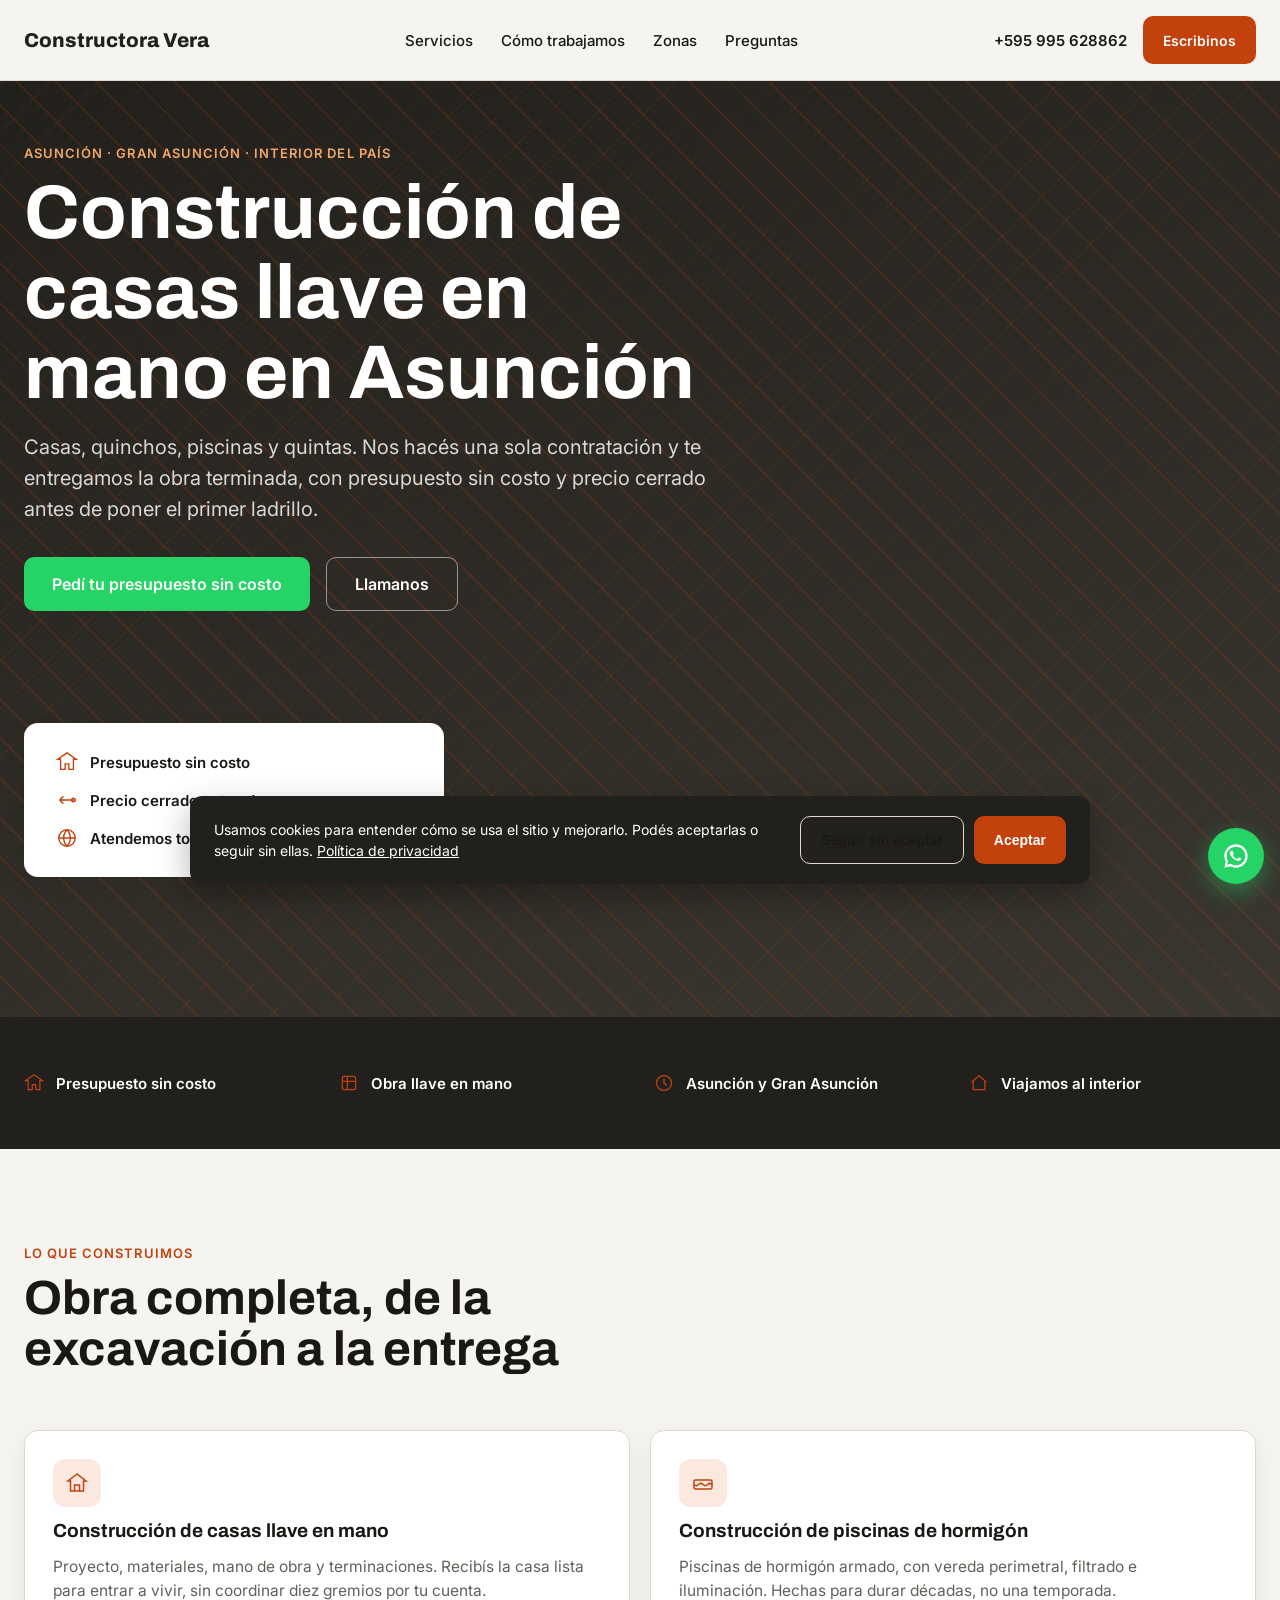
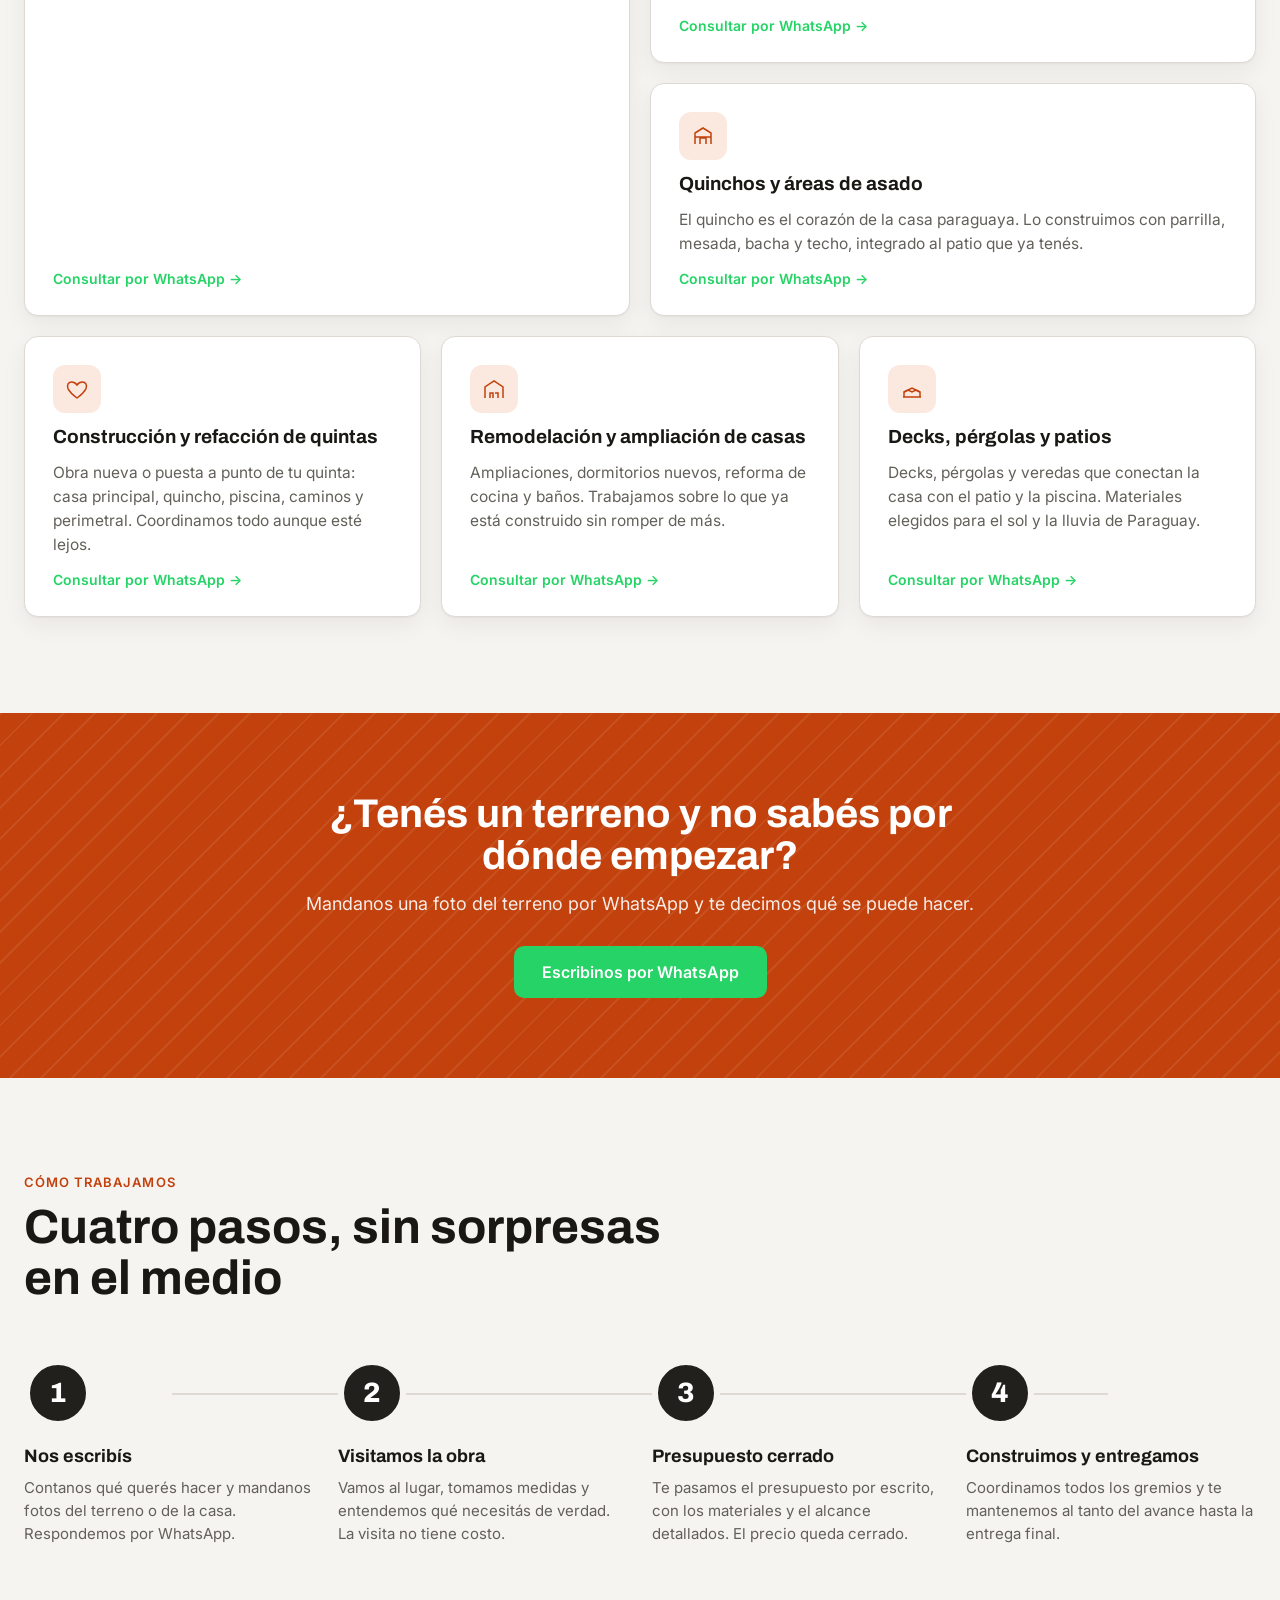
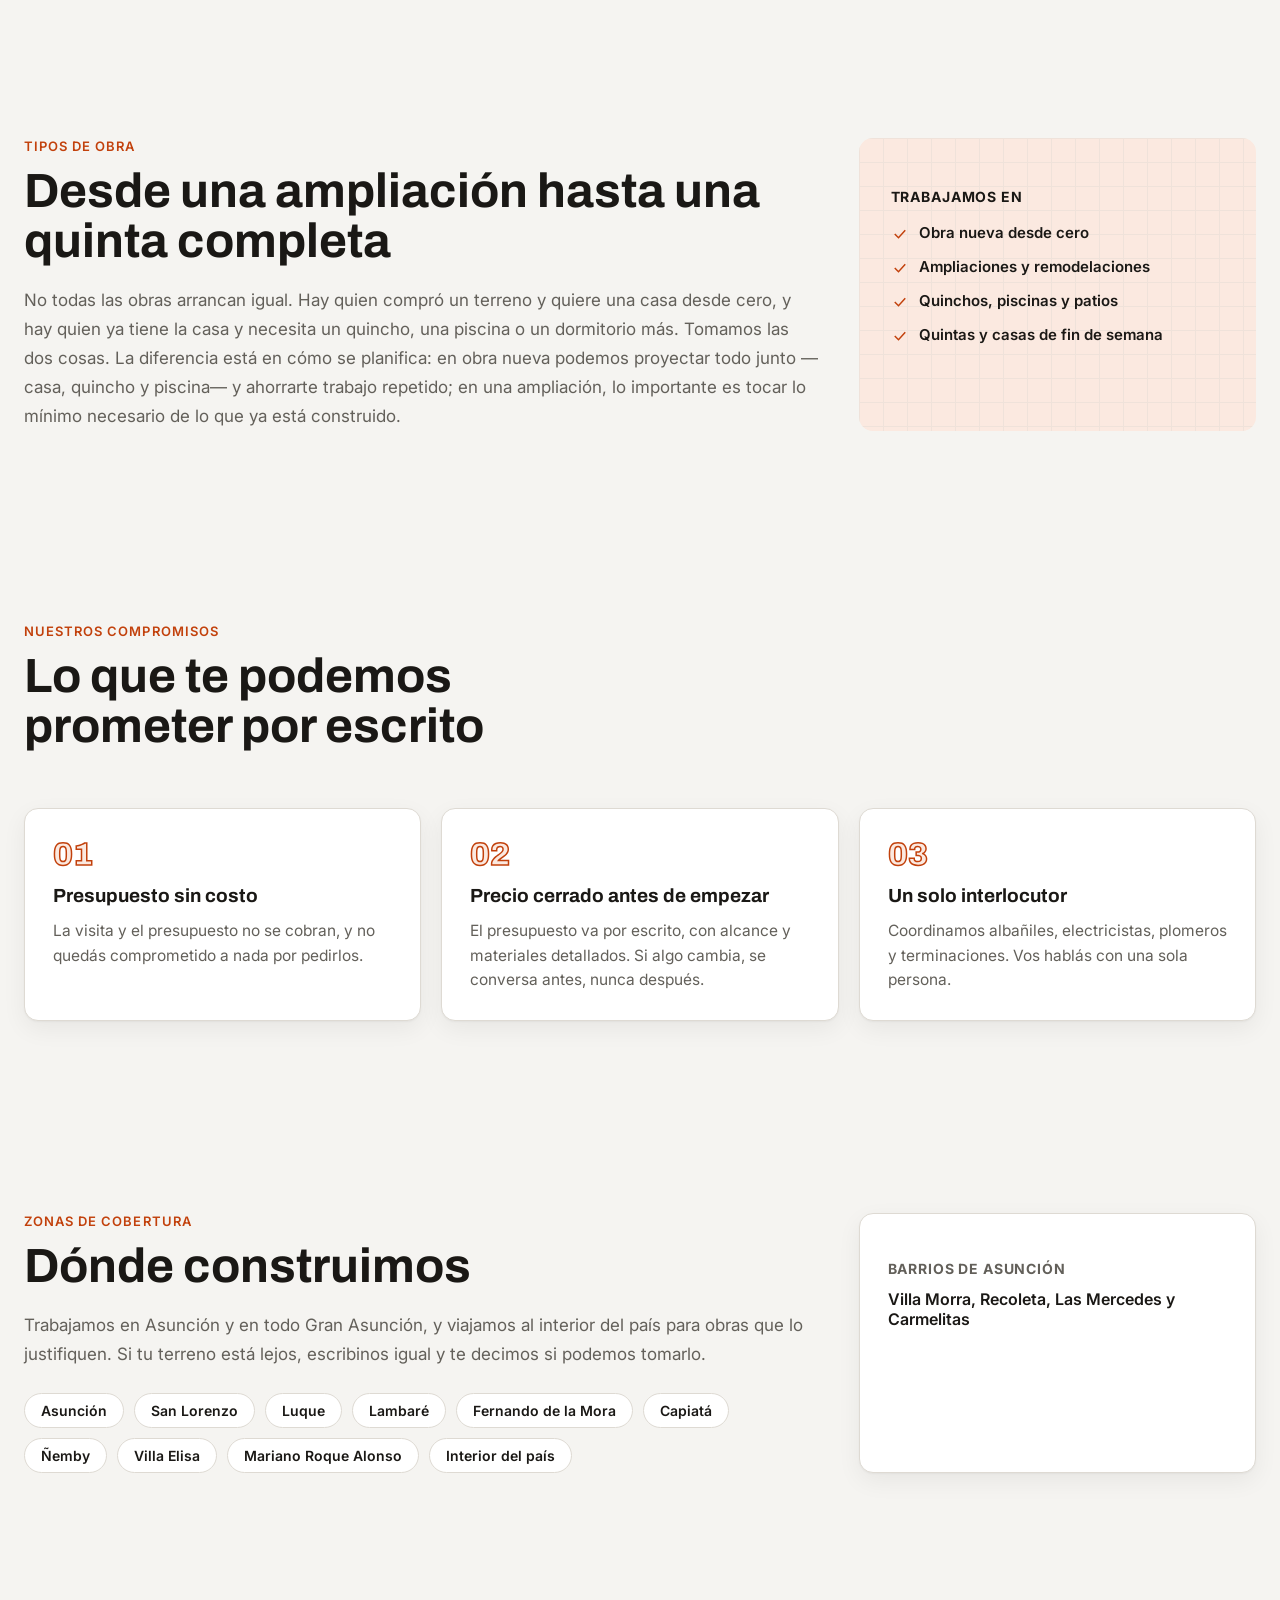
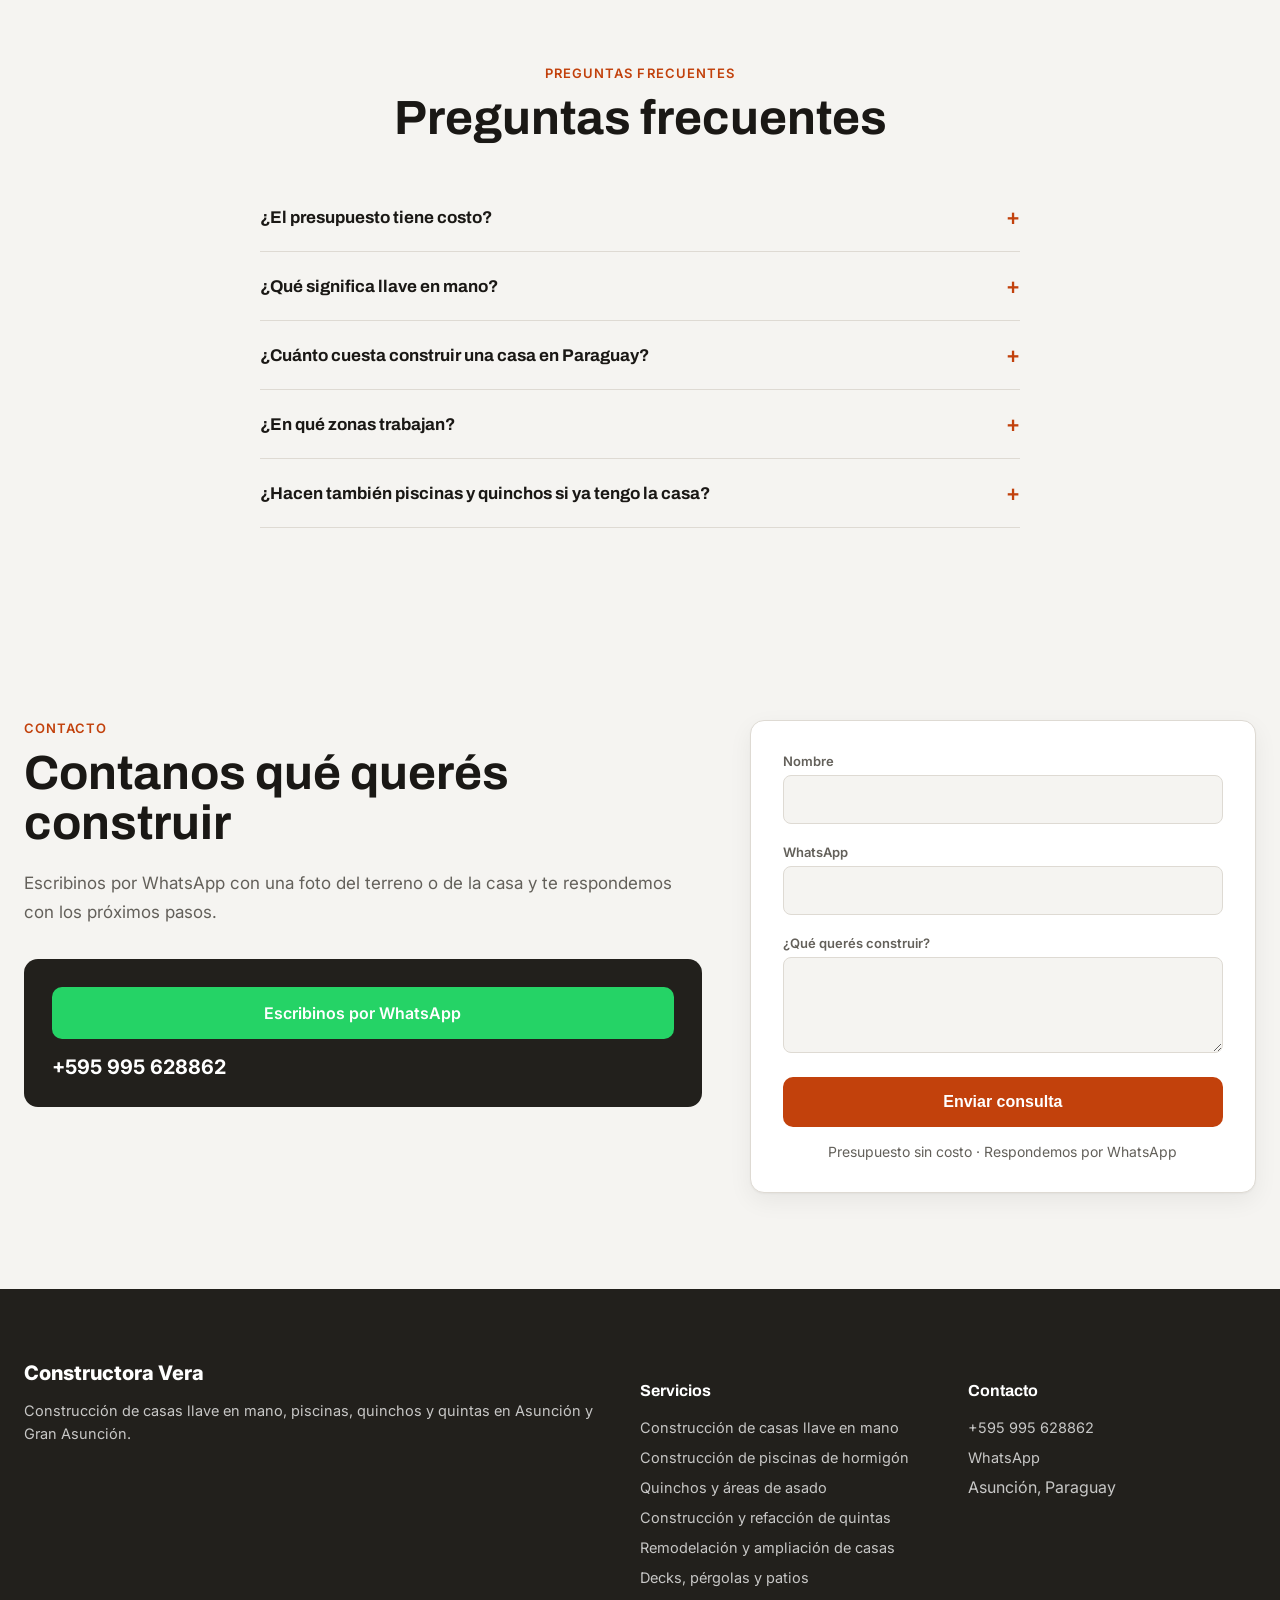
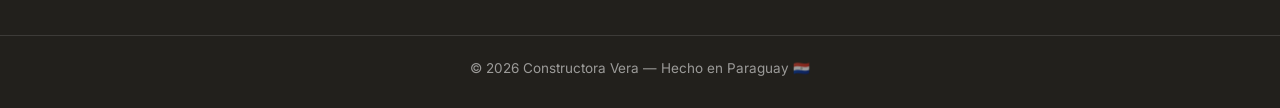
==== commit 917a6006: "Fix hero horizontal overflow on mobile + lock head/consent copy - .hero was display:flex with two .c" ====
--- a/index.html
+++ b/index.html
@@ -3,13 +3,16 @@
 <head>
 <meta charset="UTF-8">
 <meta name="viewport" content="width=device-width, initial-scale=1">
-<title>Constructora Vera — Construcción de casas llave en mano en Asunción</title>
-<meta name="description" content="Construcción de casas, piscinas, quinchos y quintas llave en mano en Asunción y Gran Asunción. Presupuesto sin costo y precio cerrado antes de empezar.">
+<title>Construcción de casas llave en mano en Asunción | Constructora Vera</title>
+<meta name="description" content="Constructora en Asunción y Gran Asunción: casas llave en mano, piscinas de hormigón, quinchos y quintas. Presupuesto sin costo y precio cerrado por escrito.">
 <meta name="robots" content="noindex,nofollow">
-<meta property="og:title" content="Constructora Vera — Construcción de casas llave en mano en Asunción">
-<meta property="og:description" content="Casas, piscinas, quinchos y quintas. Presupuesto sin costo y precio cerrado antes de empezar.">
+<meta property="og:title" content="Construcción de casas llave en mano en Asunción | Constructora Vera">
+<meta property="og:description" content="Constructora en Asunción y Gran Asunción: casas llave en mano, piscinas de hormigón, quinchos y quintas. Presupuesto sin costo y precio cerrado por escrito.">
 <meta property="og:type" content="website">
-<link rel="icon" href="data:image/svg+xml,<svg xmlns=%22http://www.w3.org/2000/svg%22 viewBox=%220 0 100 100%22><text y=%22.9em%22 font-size=%2290%22>🏗️</text></svg>">
+<meta property="og:locale" content="es_PY">
+<meta property="og:site_name" content="Constructora Vera">
+<!-- CONECTAR: canonical, og:url y og:image cuando haya dominio -->
+<link rel="icon" href="data:image/svg+xml,<svg xmlns=%22http://www.w3.org/2000/svg%22 viewBox=%220 0 100 100%22><rect width=%22100%22 height=%22100%22 rx=%2216%22 fill=%22%23C2410C%22/><text x=%2250%22 y=%2274%22 font-family=%22Archivo,sans-serif%22 font-size=%2264%22 font-weight=%22700%22 fill=%22%23ffffff%22 text-anchor=%22middle%22>V</text></svg>">
 <link rel="preconnect" href="https://fonts.googleapis.com">
 <link rel="preconnect" href="https://fonts.gstatic.com" crossorigin>
 <link href="https://fonts.googleapis.com/css2?family=Archivo:wght@700;800&family=Inter:wght@400;500;600&display=swap" rel="stylesheet">
@@ -35,7 +38,7 @@
   h1,h2,h3{font-family:'Archivo',sans-serif; font-weight:700; margin:0; line-height:1.05;}
   p{margin:0;}
   .container{width:min(1280px, 100% - 48px); margin-inline:auto;}
-  @media (max-width:639px){ .container{width:100% - 32px; width:calc(100% - 32px);} }
+  @media (max-width:639px){ .container{width:calc(100% - 32px);} }
   .eyebrow{
     font-size:13px; text-transform:uppercase; letter-spacing:.08em;
     color:var(--accent); font-weight:600; margin-bottom:12px; display:block;
@@ -91,7 +94,8 @@
 
   /* ---------- HERO (pattern b) ---------- */
   .hero{
-    position:relative; min-height:88vh; display:flex; align-items:flex-end;
+    position:relative; min-height:88vh;
+    display:flex; flex-direction:column; justify-content:flex-end; align-items:stretch;
     color:#fff; padding-top:64px; padding-bottom:140px;
     background:
       repeating-linear-gradient(45deg, rgba(194,65,12,.16) 0 2px, transparent 2px 28px),
@@ -644,9 +648,9 @@
 </div>
 
 <div class="consent" id="consent">
-  <p>Usamos cookies propias para mejorar tu experiencia de navegación. Podés aceptar o rechazar.</p>
+  <p>Usamos cookies para entender cómo se usa el sitio y mejorarlo. Podés aceptarlas o seguir sin ellas. <a href="#" style="color:#fff;text-decoration:underline;">Política de privacidad</a><!-- CONECTAR: política de privacidad --></p>
   <div style="display:flex; gap:10px;">
-    <button class="btn btn-outline" id="consent-reject">Rechazar</button>
+    <button class="btn btn-outline" id="consent-reject">Seguir sin aceptar</button>
     <button class="btn btn-accent" id="consent-accept">Aceptar</button>
   </div>
 </div>
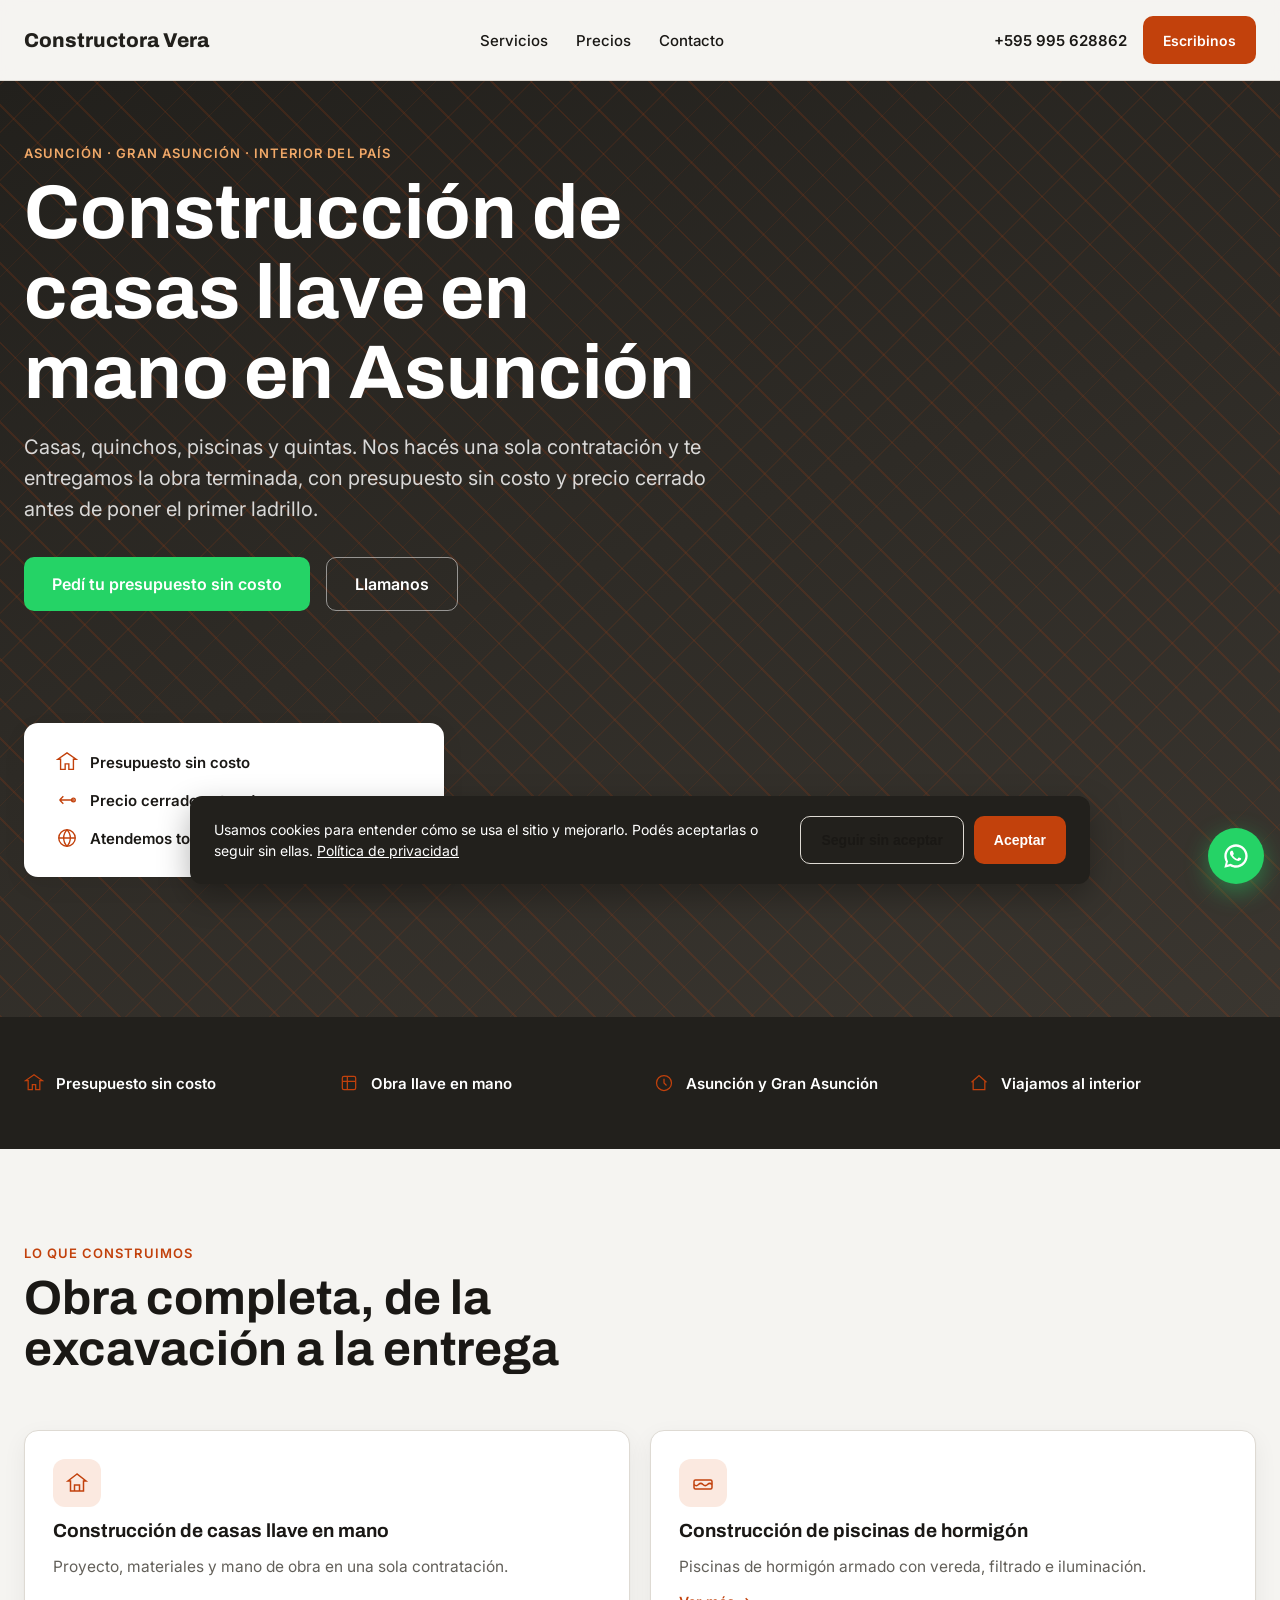
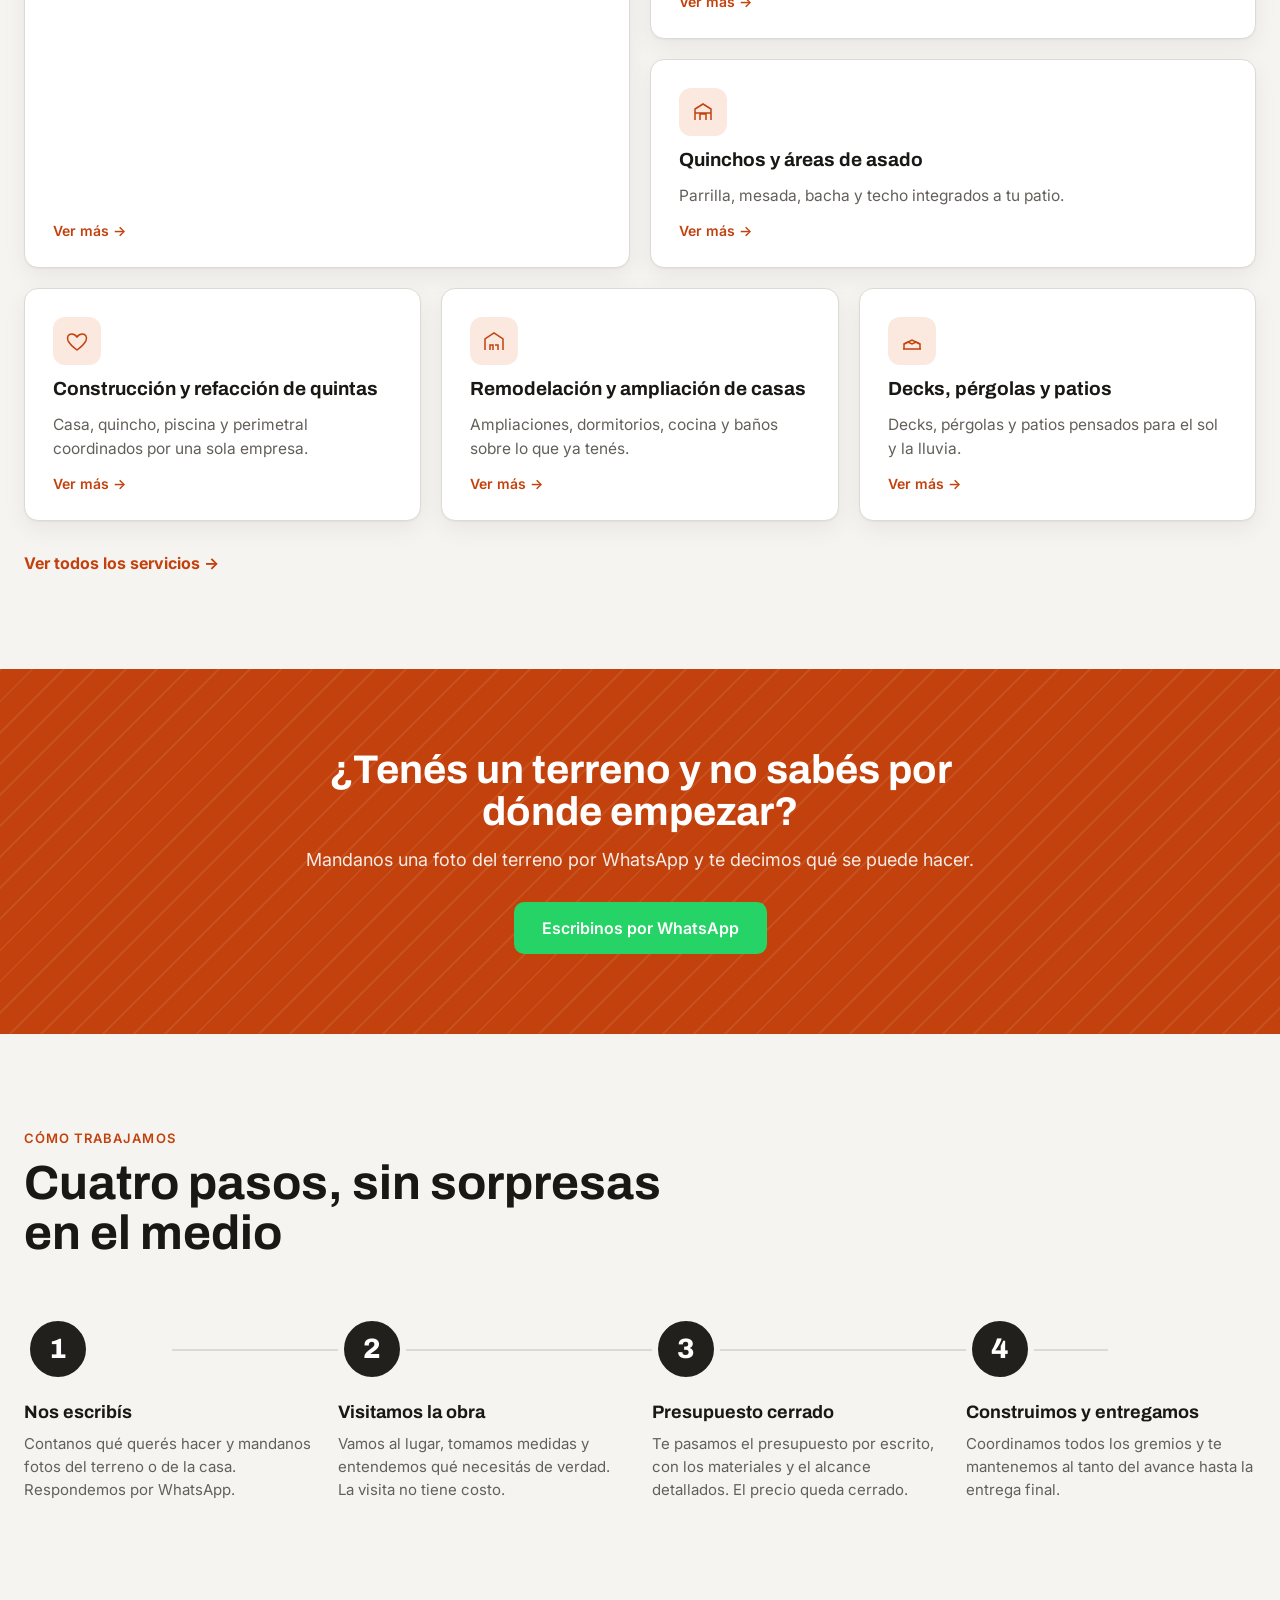
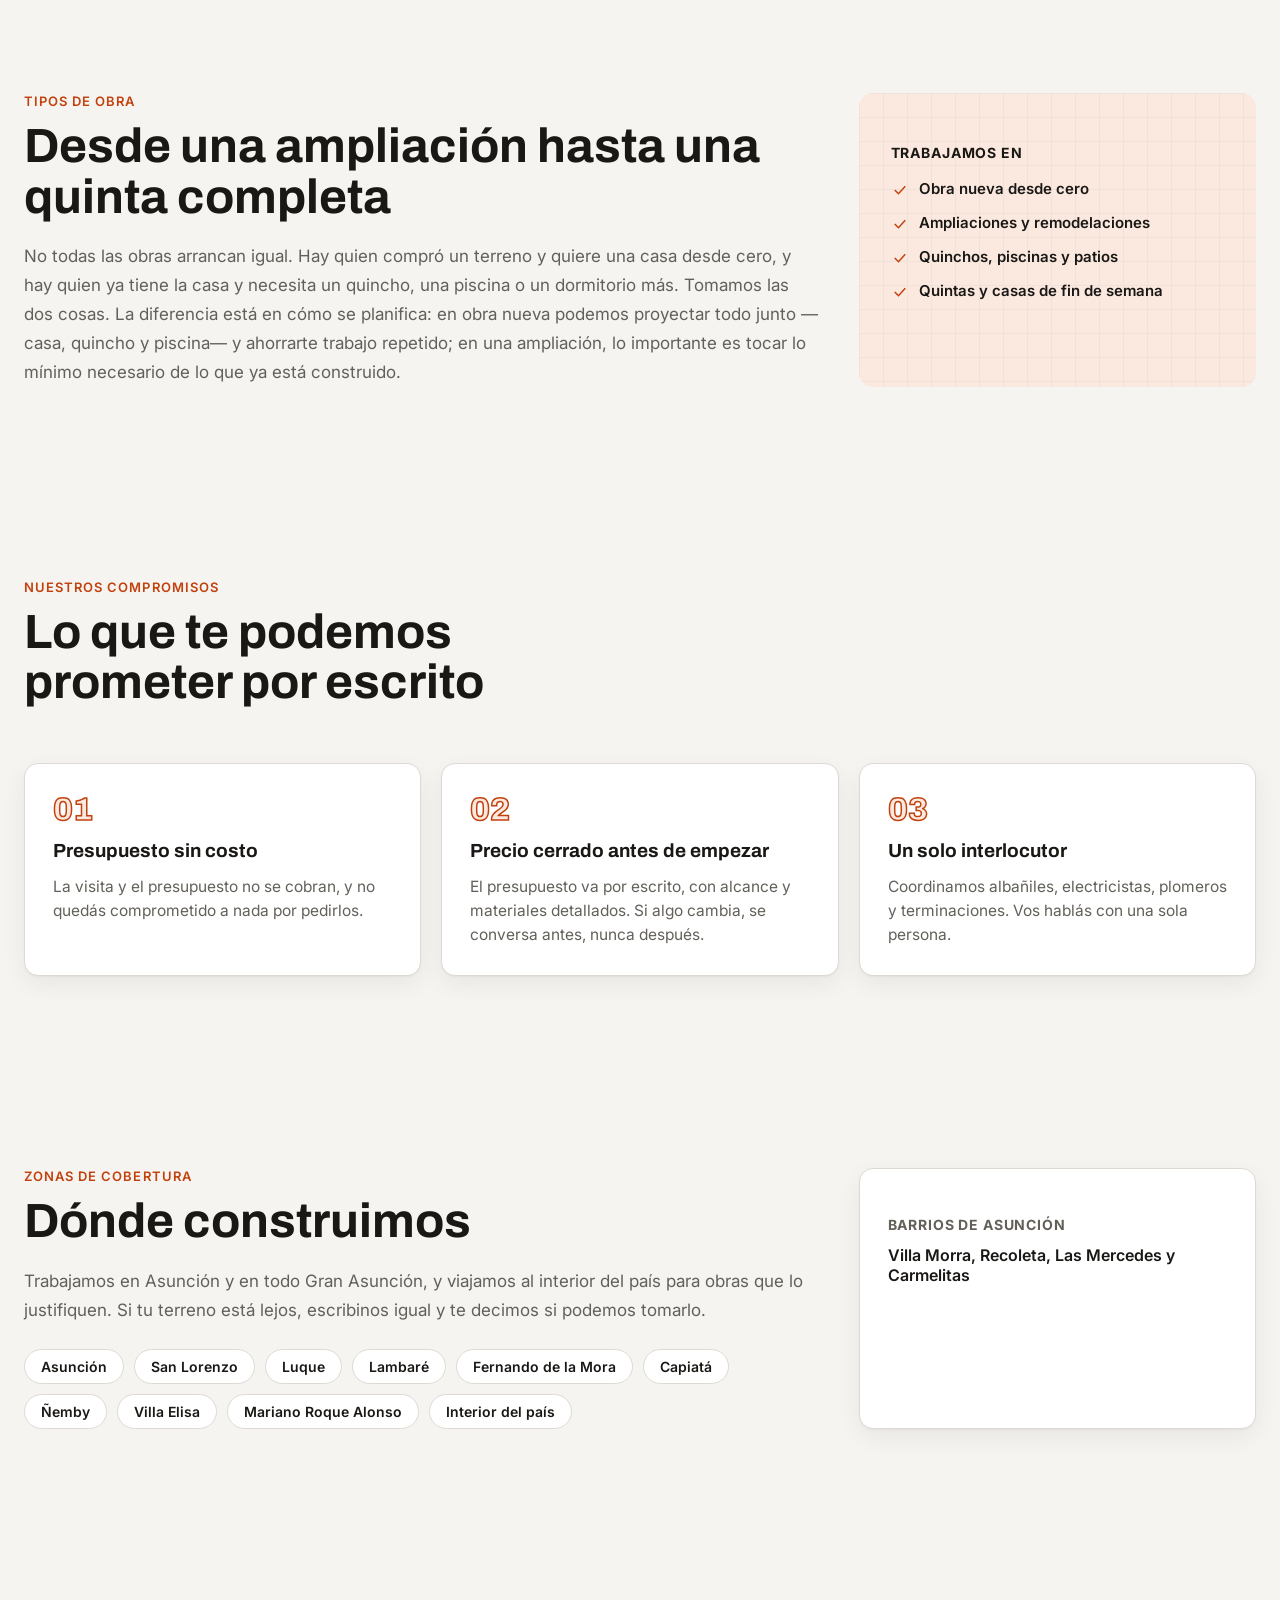
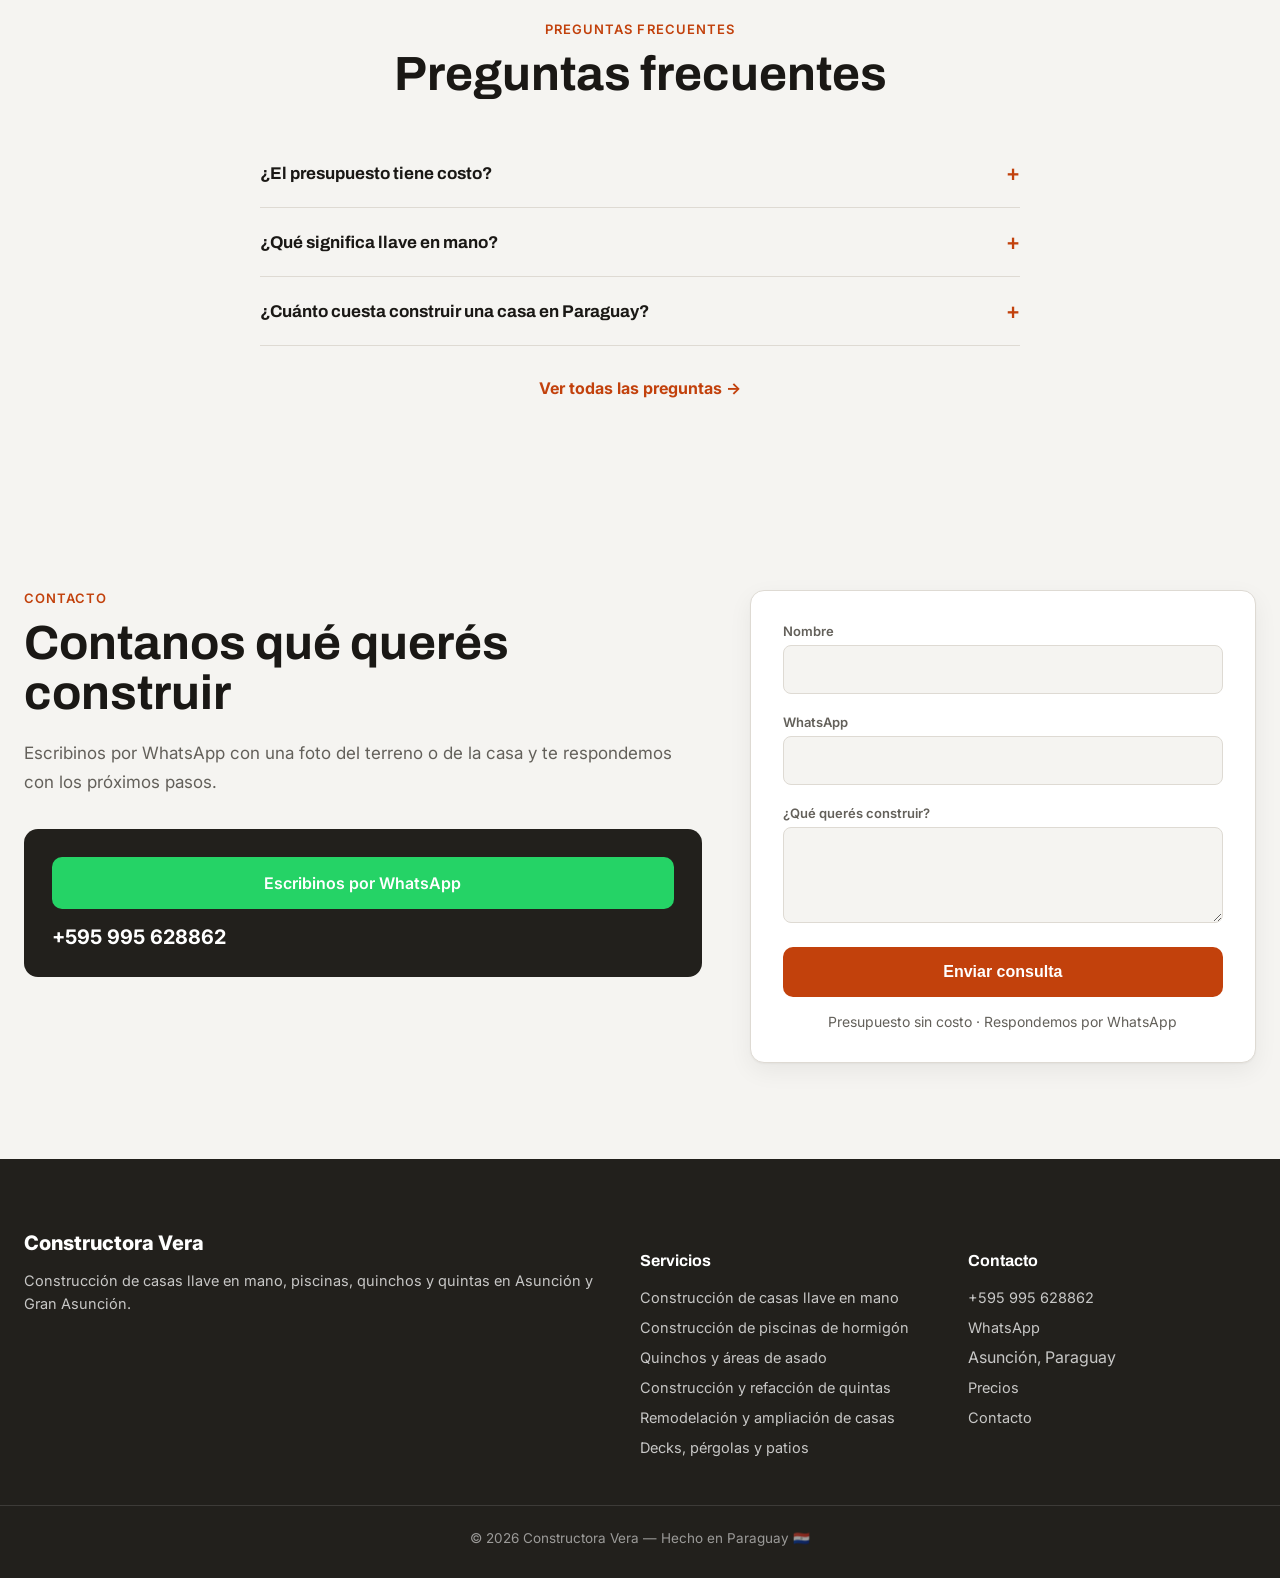
==== commit 9e091c4a: "Add precios/contacto/404, sitemap/robots, trim home nav per LAGE2 spec run 2 Completes the LAGE2 exp" ====
--- a/index.html
+++ b/index.html
@@ -11,7 +11,7 @@
 <meta property="og:type" content="website">
 <meta property="og:locale" content="es_PY">
 <meta property="og:site_name" content="Constructora Vera">
-<!-- CONECTAR: canonical, og:url y og:image cuando haya dominio -->
+<link rel="canonical" href="https://cornflowerblue-frog-810812.hostingersite.com/">
 <link rel="icon" href="data:image/svg+xml,<svg xmlns=%22http://www.w3.org/2000/svg%22 viewBox=%220 0 100 100%22><rect width=%22100%22 height=%22100%22 rx=%2216%22 fill=%22%23C2410C%22/><text x=%2250%22 y=%2274%22 font-family=%22Archivo,sans-serif%22 font-size=%2264%22 font-weight=%22700%22 fill=%22%23ffffff%22 text-anchor=%22middle%22>V</text></svg>">
 <link rel="preconnect" href="https://fonts.googleapis.com">
 <link rel="preconnect" href="https://fonts.gstatic.com" crossorigin>
@@ -91,6 +91,30 @@
   .phone-text{display:none; font-weight:600; font-size:15px; text-decoration:none; white-space:nowrap;}
   @media (min-width:640px){ .phone-text{display:inline;} }
   .header-actions .btn{padding:12px 20px; font-size:14px;}
+  nav.main-nav{align-items:center;}
+
+  /* Nav dropdown (servicios) */
+  .nav-drop{position:relative;}
+  .nav-drop > a{display:flex; align-items:center; gap:4px;}
+  .nav-drop-menu{
+    display:none; position:absolute; top:100%; left:0; margin-top:8px;
+    background:var(--surface); border:1px solid var(--border); border-radius:12px;
+    box-shadow:var(--shadow); padding:10px; min-width:260px; z-index:50;
+  }
+  .nav-drop:hover .nav-drop-menu, .nav-drop:focus-within .nav-drop-menu{display:block;}
+  .nav-drop-menu a{display:block; padding:10px 12px; border-radius:8px; font-size:14.5px; text-decoration:none; color:var(--text);}
+  .nav-drop-menu a:hover{background:var(--accent-tint); color:var(--accent);}
+
+  /* Mobile nav accordion */
+  .mobile-nav-toggle{display:inline-flex; background:none; border:none; cursor:pointer; padding:8px; min-height:48px; min-width:48px; align-items:center; justify-content:center;}
+  @media (min-width:1024px){ .mobile-nav-toggle{display:none;} }
+  .mobile-nav{display:none; border-top:1px solid var(--border); background:var(--surface);}
+  .mobile-nav.open{display:block;}
+  @media (min-width:1024px){ .mobile-nav{display:none !important;} }
+  .mobile-nav .container{padding-top:12px; padding-bottom:12px; display:grid; gap:4px;}
+  .mobile-nav a{display:block; padding:12px 8px; text-decoration:none; color:var(--text); font-weight:500; font-size:15px; min-height:48px;}
+  .mobile-nav .mobile-sub{padding-left:16px; display:grid; gap:2px;}
+  .mobile-nav .mobile-sub a{font-size:14px; color:var(--muted);}
 
   /* ---------- HERO (pattern b) ---------- */
   .hero{
@@ -144,7 +168,7 @@
   .card{
     background:var(--surface); border:1px solid var(--border); border-radius:var(--radius);
     box-shadow:var(--shadow); padding:28px; display:flex; flex-direction:column; gap:14px;
-    transition:transform .25s var(--ease), box-shadow .25s var(--ease);
+    transition:transform .25s var(--ease), box-shadow .25s var(--ease); text-decoration:none;
   }
   .card:hover{transform:translateY(-4px); box-shadow:0 4px 8px rgba(0,0,0,.06), 0 16px 32px rgba(0,0,0,.08);}
   .icon-box{
@@ -278,6 +302,13 @@
   .form-card textarea{min-height:96px; resize:vertical;}
   .form-card .btn{width:100%;}
   .form-note{margin-top:16px; font-size:14px; color:var(--muted); text-align:center;}
+  .hp{position:absolute; left:-9999px; width:1px; height:1px; overflow:hidden;}
+  .form-alert{
+    padding:14px 16px; border-radius:12px; margin-bottom:18px;
+    font-size:15px; line-height:1.5; border:1px solid;
+  }
+  .form-alert-ok{background:#ECFDF3; border-color:#A6E7BF; color:#12613A;}
+  .form-alert-error{background:var(--accent-tint); border-color:#F0B79A; color:#7C2D0C;}
 
   /* ---------- FOOTER ---------- */
   footer.site{background:var(--dark); color:rgba(255,255,255,.75); padding:72px 0 32px;}
@@ -330,14 +361,41 @@
   <div class="container header-inner">
     <a href="#" class="logo">Constructora Vera</a>
     <nav class="main-nav">
-      <a href="#servicios">Servicios</a>
-      <a href="#como-trabajamos">Cómo trabajamos</a>
-      <a href="#zonas">Zonas</a>
-      <a href="#faq">Preguntas</a>
+      <div class="nav-drop">
+        <a href="#servicios">Servicios</a>
+        <div class="nav-drop-menu">
+          <a href="/servicios/casas-llave-en-mano/">Casas llave en mano</a>
+          <a href="/servicios/piscinas/">Piscinas de hormigón</a>
+          <a href="/servicios/quinchos/">Quinchos y áreas de asado</a>
+          <a href="/servicios/quintas/">Quintas</a>
+          <a href="/servicios/remodelaciones/">Remodelaciones</a>
+          <a href="/servicios/decks-y-pergolas/">Decks y pérgolas</a>
+        </div>
+      </div>
+      <a href="/precios/">Precios</a>
+      <a href="/contacto/">Contacto</a>
     </nav>
     <div class="header-actions">
       <a class="phone-text" href="tel:+595995628862">+595 995 628862</a>
       <a class="btn btn-accent" href="https://wa.me/595995628862?text=Hola%2C%20vi%20su%20p%C3%A1gina%20y%20quiero%20un%20presupuesto%20para%20construir%20una%20casa" target="_blank" rel="noopener">Escribinos</a>
+      <button class="mobile-nav-toggle" aria-label="Abrir menú" aria-expanded="false">
+        <svg width="24" height="24" viewBox="0 0 24 24" fill="none" stroke="currentColor" stroke-width="2"><path d="M4 7h16M4 12h16M4 17h16"/></svg>
+      </button>
+    </div>
+  </div>
+  <div class="mobile-nav">
+    <div class="container">
+      <a href="#servicios">Servicios</a>
+      <div class="mobile-sub">
+        <a href="/servicios/casas-llave-en-mano/">Casas llave en mano</a>
+        <a href="/servicios/piscinas/">Piscinas de hormigón</a>
+        <a href="/servicios/quinchos/">Quinchos y áreas de asado</a>
+        <a href="/servicios/quintas/">Quintas</a>
+        <a href="/servicios/remodelaciones/">Remodelaciones</a>
+        <a href="/servicios/decks-y-pergolas/">Decks y pérgolas</a>
+      </div>
+      <a href="/precios/">Precios</a>
+      <a href="/contacto/">Contacto</a>
     </div>
   </div>
 </header>
@@ -393,43 +451,44 @@
         <h2>Obra completa, de la excavación a la entrega</h2>
       </div>
       <div class="bento">
-        <div class="card fade-up">
+        <a class="card fade-up" href="/servicios/casas-llave-en-mano/">
           <div class="icon-box"><svg width="24" height="24" viewBox="0 0 24 24" fill="none" stroke="currentColor" stroke-width="1.5"><path d="M12 3 L3 10h2.5v10h13V10H21z"/><path d="M9.5 20v-6h5v6"/></svg></div>
           <h3>Construcción de casas llave en mano</h3>
-          <p>Proyecto, materiales, mano de obra y terminaciones. Recibís la casa lista para entrar a vivir, sin coordinar diez gremios por tu cuenta.</p>
-          <a class="wa-mini" href="https://wa.me/595995628862?text=Hola%2C%20quiero%20consultar%20por%20construcci%C3%B3n%20de%20casa%20llave%20en%20mano" target="_blank" rel="noopener">Consultar por WhatsApp →</a>
-        </div>
-        <div class="card fade-up">
+          <p>Proyecto, materiales y mano de obra en una sola contratación.</p>
+          <span class="wa-mini" style="color:var(--accent);">Ver más →</span>
+        </a>
+        <a class="card fade-up" href="/servicios/piscinas/">
           <div class="icon-box"><svg width="24" height="24" viewBox="0 0 24 24" fill="none" stroke="currentColor" stroke-width="1.5"><rect x="3" y="9" width="18" height="9" rx="1.5"/><path d="M3 13.5c1.5 1.5 3 1.5 4.5 0s3-1.5 4.5 0 3 1.5 4.5 0 3-1.5 4.5 0"/></svg></div>
           <h3>Construcción de piscinas de hormigón</h3>
-          <p>Piscinas de hormigón armado, con vereda perimetral, filtrado e iluminación. Hechas para durar décadas, no una temporada.</p>
-          <a class="wa-mini" href="https://wa.me/595995628862?text=Hola%2C%20quiero%20consultar%20por%20construcci%C3%B3n%20de%20piscina%20de%20hormig%C3%B3n" target="_blank" rel="noopener">Consultar por WhatsApp →</a>
-        </div>
-        <div class="card fade-up">
+          <p>Piscinas de hormigón armado con vereda, filtrado e iluminación.</p>
+          <span class="wa-mini" style="color:var(--accent);">Ver más →</span>
+        </a>
+        <a class="card fade-up" href="/servicios/quinchos/">
           <div class="icon-box"><svg width="24" height="24" viewBox="0 0 24 24" fill="none" stroke="currentColor" stroke-width="1.5"><path d="M4 20V9l8-5 8 5v11"/><path d="M9 20v-6h6v6M4 13h16"/></svg></div>
           <h3>Quinchos y áreas de asado</h3>
-          <p>El quincho es el corazón de la casa paraguaya. Lo construimos con parrilla, mesada, bacha y techo, integrado al patio que ya tenés.</p>
-          <a class="wa-mini" href="https://wa.me/595995628862?text=Hola%2C%20quiero%20consultar%20por%20construcci%C3%B3n%20de%20quincho" target="_blank" rel="noopener">Consultar por WhatsApp →</a>
-        </div>
-        <div class="card fade-up">
+          <p>Parrilla, mesada, bacha y techo integrados a tu patio.</p>
+          <span class="wa-mini" style="color:var(--accent);">Ver más →</span>
+        </a>
+        <a class="card fade-up" href="/servicios/quintas/">
           <div class="icon-box"><svg width="24" height="24" viewBox="0 0 24 24" fill="none" stroke="currentColor" stroke-width="1.5"><path d="M12 21s-7-5.2-9-9.4C1.6 8 3.4 5 6.6 5 8.6 5 10.6 6 12 8c1.4-2 3.4-3 5.4-3 3.2 0 5 3 3.6 6.6C19 15.8 12 21 12 21Z"/></svg></div>
           <h3>Construcción y refacción de quintas</h3>
-          <p>Obra nueva o puesta a punto de tu quinta: casa principal, quincho, piscina, caminos y perimetral. Coordinamos todo aunque esté lejos.</p>
-          <a class="wa-mini" href="https://wa.me/595995628862?text=Hola%2C%20quiero%20consultar%20por%20construcci%C3%B3n%20o%20refacci%C3%B3n%20de%20quinta" target="_blank" rel="noopener">Consultar por WhatsApp →</a>
-        </div>
-        <div class="card fade-up">
+          <p>Casa, quincho, piscina y perimetral coordinados por una sola empresa.</p>
+          <span class="wa-mini" style="color:var(--accent);">Ver más →</span>
+        </a>
+        <a class="card fade-up" href="/servicios/remodelaciones/">
           <div class="icon-box"><svg width="24" height="24" viewBox="0 0 24 24" fill="none" stroke="currentColor" stroke-width="1.5"><path d="M3 21V10l9-6 9 6v11"/><path d="M8 21v-5h3v5m2-5h3v5"/></svg></div>
           <h3>Remodelación y ampliación de casas</h3>
-          <p>Ampliaciones, dormitorios nuevos, reforma de cocina y baños. Trabajamos sobre lo que ya está construido sin romper de más.</p>
-          <a class="wa-mini" href="https://wa.me/595995628862?text=Hola%2C%20quiero%20consultar%20por%20remodelaci%C3%B3n%20o%20ampliaci%C3%B3n%20de%20casa" target="_blank" rel="noopener">Consultar por WhatsApp →</a>
-        </div>
-        <div class="card fade-up">
+          <p>Ampliaciones, dormitorios, cocina y baños sobre lo que ya tenés.</p>
+          <span class="wa-mini" style="color:var(--accent);">Ver más →</span>
+        </a>
+        <a class="card fade-up" href="/servicios/decks-y-pergolas/">
           <div class="icon-box"><svg width="24" height="24" viewBox="0 0 24 24" fill="none" stroke="currentColor" stroke-width="1.5"><path d="M3 20h18M4 20v-5l4-2 4 2 4-2 4 2v5"/><path d="M4 15l8-4 8 4"/></svg></div>
           <h3>Decks, pérgolas y patios</h3>
-          <p>Decks, pérgolas y veredas que conectan la casa con el patio y la piscina. Materiales elegidos para el sol y la lluvia de Paraguay.</p>
-          <a class="wa-mini" href="https://wa.me/595995628862?text=Hola%2C%20quiero%20consultar%20por%20deck%2C%20p%C3%A9rgola%20o%20patio" target="_blank" rel="noopener">Consultar por WhatsApp →</a>
-        </div>
-      </div>
+          <p>Decks, pérgolas y patios pensados para el sol y la lluvia.</p>
+          <span class="wa-mini" style="color:var(--accent);">Ver más →</span>
+        </a>
+      </div>
+      <p class="fade-up" style="margin-top:32px;"><a href="#servicios" style="color:var(--accent); font-weight:700; text-decoration:none;">Ver todos los servicios →</a></p>
     </div>
   </section>
 
@@ -568,15 +627,8 @@
           <button class="faq-q"><span>¿Cuánto cuesta construir una casa en Paraguay?</span><span class="plus">+</span></button>
           <div class="faq-a"><p>Depende del tamaño, del nivel de terminación y de cómo esté el terreno. Por eso no publicamos un precio por metro cuadrado que después no se cumple: vamos al terreno, lo vemos y te pasamos un presupuesto cerrado por escrito.</p></div>
         </div>
-        <div class="faq-item">
-          <button class="faq-q"><span>¿En qué zonas trabajan?</span><span class="plus">+</span></button>
-          <div class="faq-a"><p>En Asunción y todo Gran Asunción —San Lorenzo, Luque, Lambaré, Fernando de la Mora, Capiatá y alrededores— y viajamos al interior del país según la obra.</p></div>
-        </div>
-        <div class="faq-item">
-          <button class="faq-q"><span>¿Hacen también piscinas y quinchos si ya tengo la casa?</span><span class="plus">+</span></button>
-          <div class="faq-a"><p>Sí. Muchas obras que tomamos son justamente eso: sumar un quincho, una piscina o un deck a una casa que ya está construida.</p></div>
-        </div>
-      </div>
+      </div>
+      <p class="fade-up" style="margin-top:32px; text-align:center;"><a href="/precios/" style="color:var(--accent); font-weight:700; text-decoration:none;">Ver todas las preguntas →</a></p>
     </div>
   </section>
 
@@ -593,14 +645,23 @@
         </div>
       </div>
       <div class="form-card fade-up">
-        <form action="#" method="post">
-          <!-- CONECTAR: endpoint del formulario -->
+        <div id="form-ok" class="form-alert form-alert-ok" hidden>
+          Gracias, recibimos tu consulta. Te respondemos a la brevedad. Si es urgente, escribinos por WhatsApp.
+        </div>
+        <div id="form-error" class="form-alert form-alert-error" hidden>
+          No pudimos enviar tu consulta. Escribinos por WhatsApp y la vemos al instante.
+        </div>
+        <form action="enviar.php" method="post">
           <label for="nombre">Nombre</label>
           <input type="text" id="nombre" name="nombre" required>
           <label for="whatsapp">WhatsApp</label>
           <input type="tel" id="whatsapp" name="whatsapp" required>
           <label for="mensaje">¿Qué querés construir?</label>
           <textarea id="mensaje" name="mensaje" required></textarea>
+          <div class="hp" aria-hidden="true">
+            <label for="empresa">Empresa</label>
+            <input type="text" id="empresa" name="empresa" tabindex="-1" autocomplete="off">
+          </div>
           <button type="submit" class="btn btn-accent">Enviar consulta</button>
         </form>
         <p class="form-note">Presupuesto sin costo · Respondemos por WhatsApp</p>
@@ -618,12 +679,12 @@
     <div>
       <h4>Servicios</h4>
       <ul>
-        <li><a href="#servicios">Construcción de casas llave en mano</a></li>
-        <li><a href="#servicios">Construcción de piscinas de hormigón</a></li>
-        <li><a href="#servicios">Quinchos y áreas de asado</a></li>
-        <li><a href="#servicios">Construcción y refacción de quintas</a></li>
-        <li><a href="#servicios">Remodelación y ampliación de casas</a></li>
-        <li><a href="#servicios">Decks, pérgolas y patios</a></li>
+        <li><a href="/servicios/casas-llave-en-mano/">Construcción de casas llave en mano</a></li>
+        <li><a href="/servicios/piscinas/">Construcción de piscinas de hormigón</a></li>
+        <li><a href="/servicios/quinchos/">Quinchos y áreas de asado</a></li>
+        <li><a href="/servicios/quintas/">Construcción y refacción de quintas</a></li>
+        <li><a href="/servicios/remodelaciones/">Remodelación y ampliación de casas</a></li>
+        <li><a href="/servicios/decks-y-pergolas/">Decks, pérgolas y patios</a></li>
       </ul>
     </div>
     <div>
@@ -632,6 +693,8 @@
         <li><a href="tel:+595995628862">+595 995 628862</a></li>
         <li><a href="https://wa.me/595995628862" target="_blank" rel="noopener">WhatsApp</a></li>
         <li>Asunción, Paraguay</li>
+        <li><a href="/precios/">Precios</a></li>
+        <li><a href="/contacto/">Contacto</a></li>
       </ul>
     </div>
   </div>
@@ -677,14 +740,25 @@
   "mainEntity": [
     {"@type":"Question","name":"¿El presupuesto tiene costo?","acceptedAnswer":{"@type":"Answer","text":"No. La visita a la obra y el presupuesto por escrito son sin costo y no te comprometen a contratarnos."}},
     {"@type":"Question","name":"¿Qué significa llave en mano?","acceptedAnswer":{"@type":"Answer","text":"Que contratás una sola vez y nosotros nos ocupamos de todo: materiales, albañilería, instalaciones y terminaciones. Recibís la obra lista para usar, sin tener que coordinar cada gremio."}},
-    {"@type":"Question","name":"¿Cuánto cuesta construir una casa en Paraguay?","acceptedAnswer":{"@type":"Answer","text":"Depende del tamaño, del nivel de terminación y de cómo esté el terreno. Por eso no publicamos un precio por metro cuadrado que después no se cumple: vamos al terreno, lo vemos y te pasamos un presupuesto cerrado por escrito."}},
-    {"@type":"Question","name":"¿En qué zonas trabajan?","acceptedAnswer":{"@type":"Answer","text":"En Asunción y todo Gran Asunción —San Lorenzo, Luque, Lambaré, Fernando de la Mora, Capiatá y alrededores— y viajamos al interior del país según la obra."}},
-    {"@type":"Question","name":"¿Hacen también piscinas y quinchos si ya tengo la casa?","acceptedAnswer":{"@type":"Answer","text":"Sí. Muchas obras que tomamos son justamente eso: sumar un quincho, una piscina o un deck a una casa que ya está construida."}}
+    {"@type":"Question","name":"¿Cuánto cuesta construir una casa en Paraguay?","acceptedAnswer":{"@type":"Answer","text":"Depende del tamaño, del nivel de terminación y de cómo esté el terreno. Por eso no publicamos un precio por metro cuadrado que después no se cumple: vamos al terreno, lo vemos y te pasamos un presupuesto cerrado por escrito."}}
   ]
 }
 </script>
 
 <script>
+  // Mobile nav toggle
+  (function(){
+    var toggle = document.querySelector('.mobile-nav-toggle');
+    var mobileNav = document.querySelector('.mobile-nav');
+    if(toggle && mobileNav){
+      toggle.addEventListener('click', function(){
+        mobileNav.classList.toggle('open');
+        var expanded = mobileNav.classList.contains('open');
+        toggle.setAttribute('aria-expanded', expanded ? 'true' : 'false');
+      });
+    }
+  })();
+
   // Fade-up on scroll
   (function(){
     var items = document.querySelectorAll('.fade-up');
@@ -727,6 +801,19 @@
       consent.classList.remove('show');
     });
   })();
+
+  // Resultado del envío del formulario (enviar.php redirige con ?ok=1 / ?error=1)
+  (function(){
+    var params = new URLSearchParams(window.location.search);
+    var id = params.has('ok') ? 'form-ok' : (params.has('error') ? 'form-error' : null);
+    if(!id) return;
+    var box = document.getElementById(id);
+    if(!box) return;
+    box.hidden = false;
+    box.scrollIntoView({behavior:'smooth', block:'center'});
+    // Limpiamos la query para que un refresh no repita el mensaje.
+    history.replaceState(null, '', window.location.pathname + window.location.hash);
+  })();
 </script>
 
 </body>
